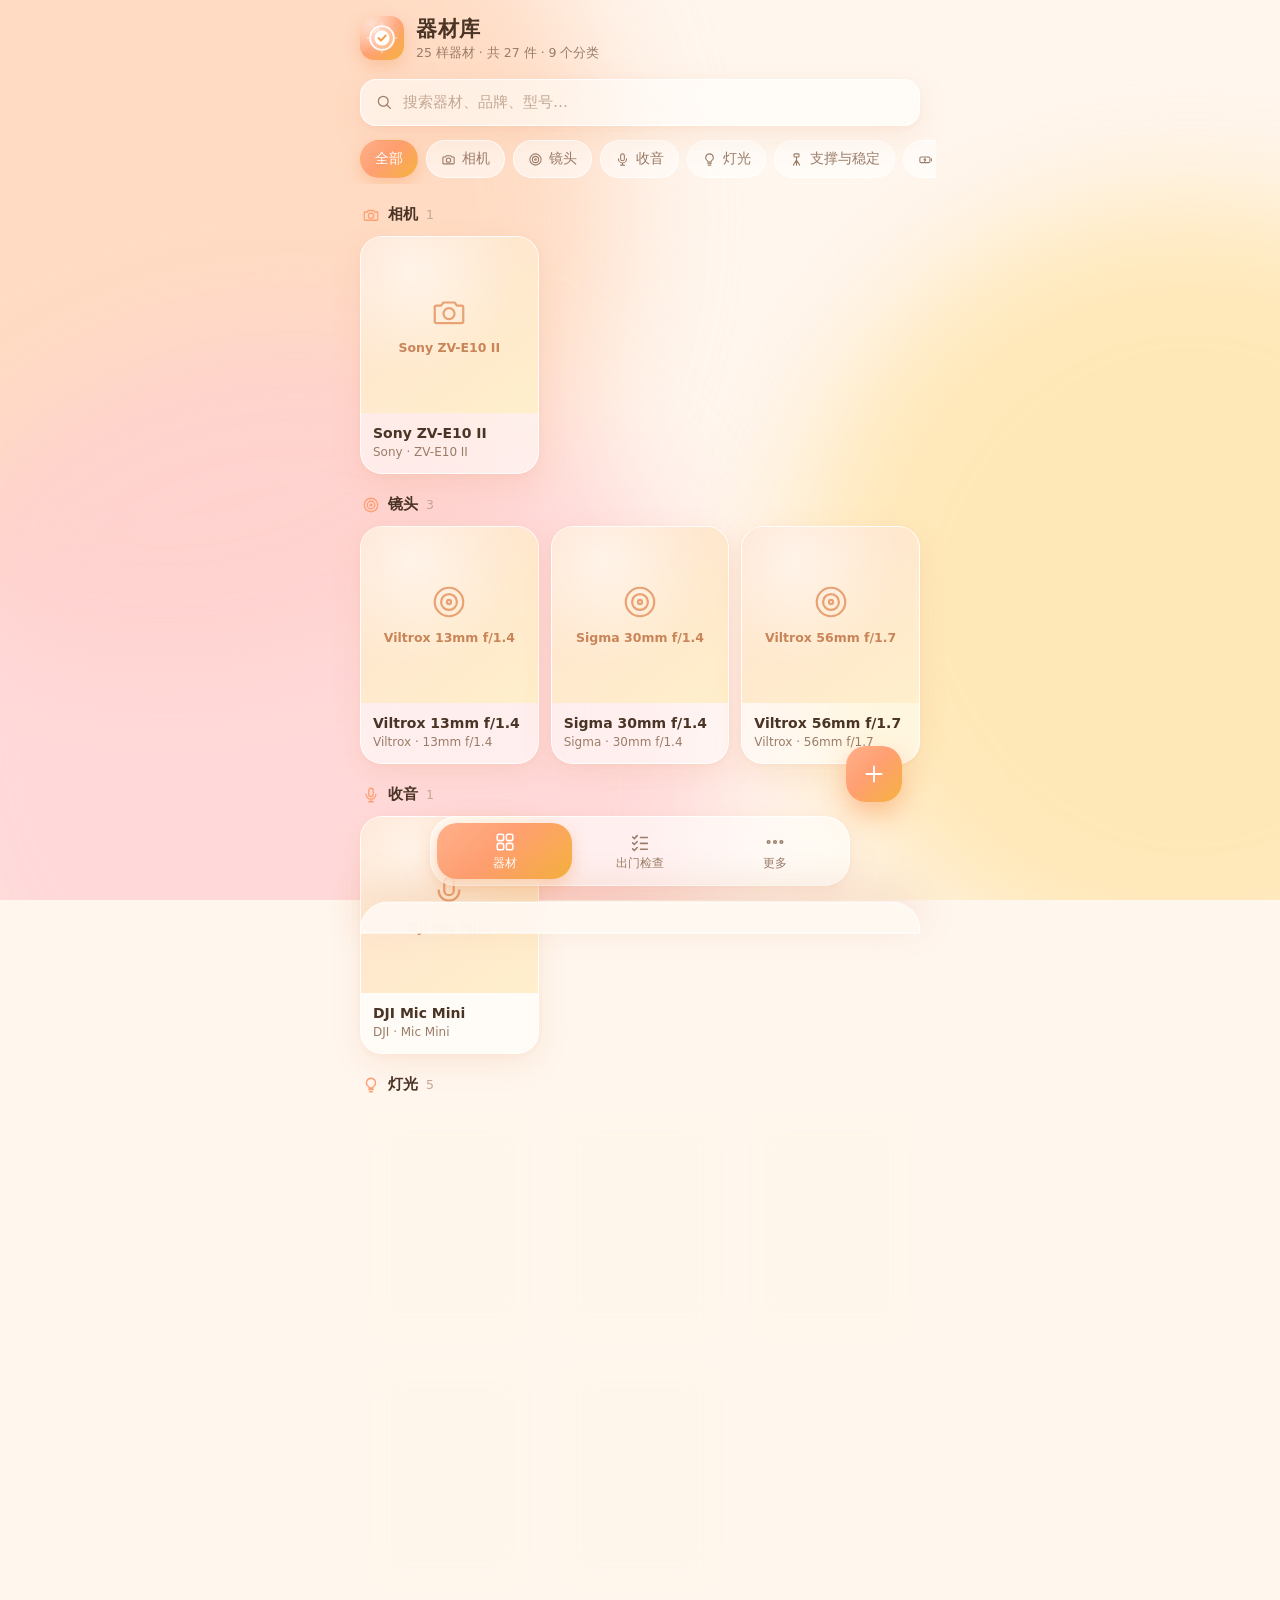
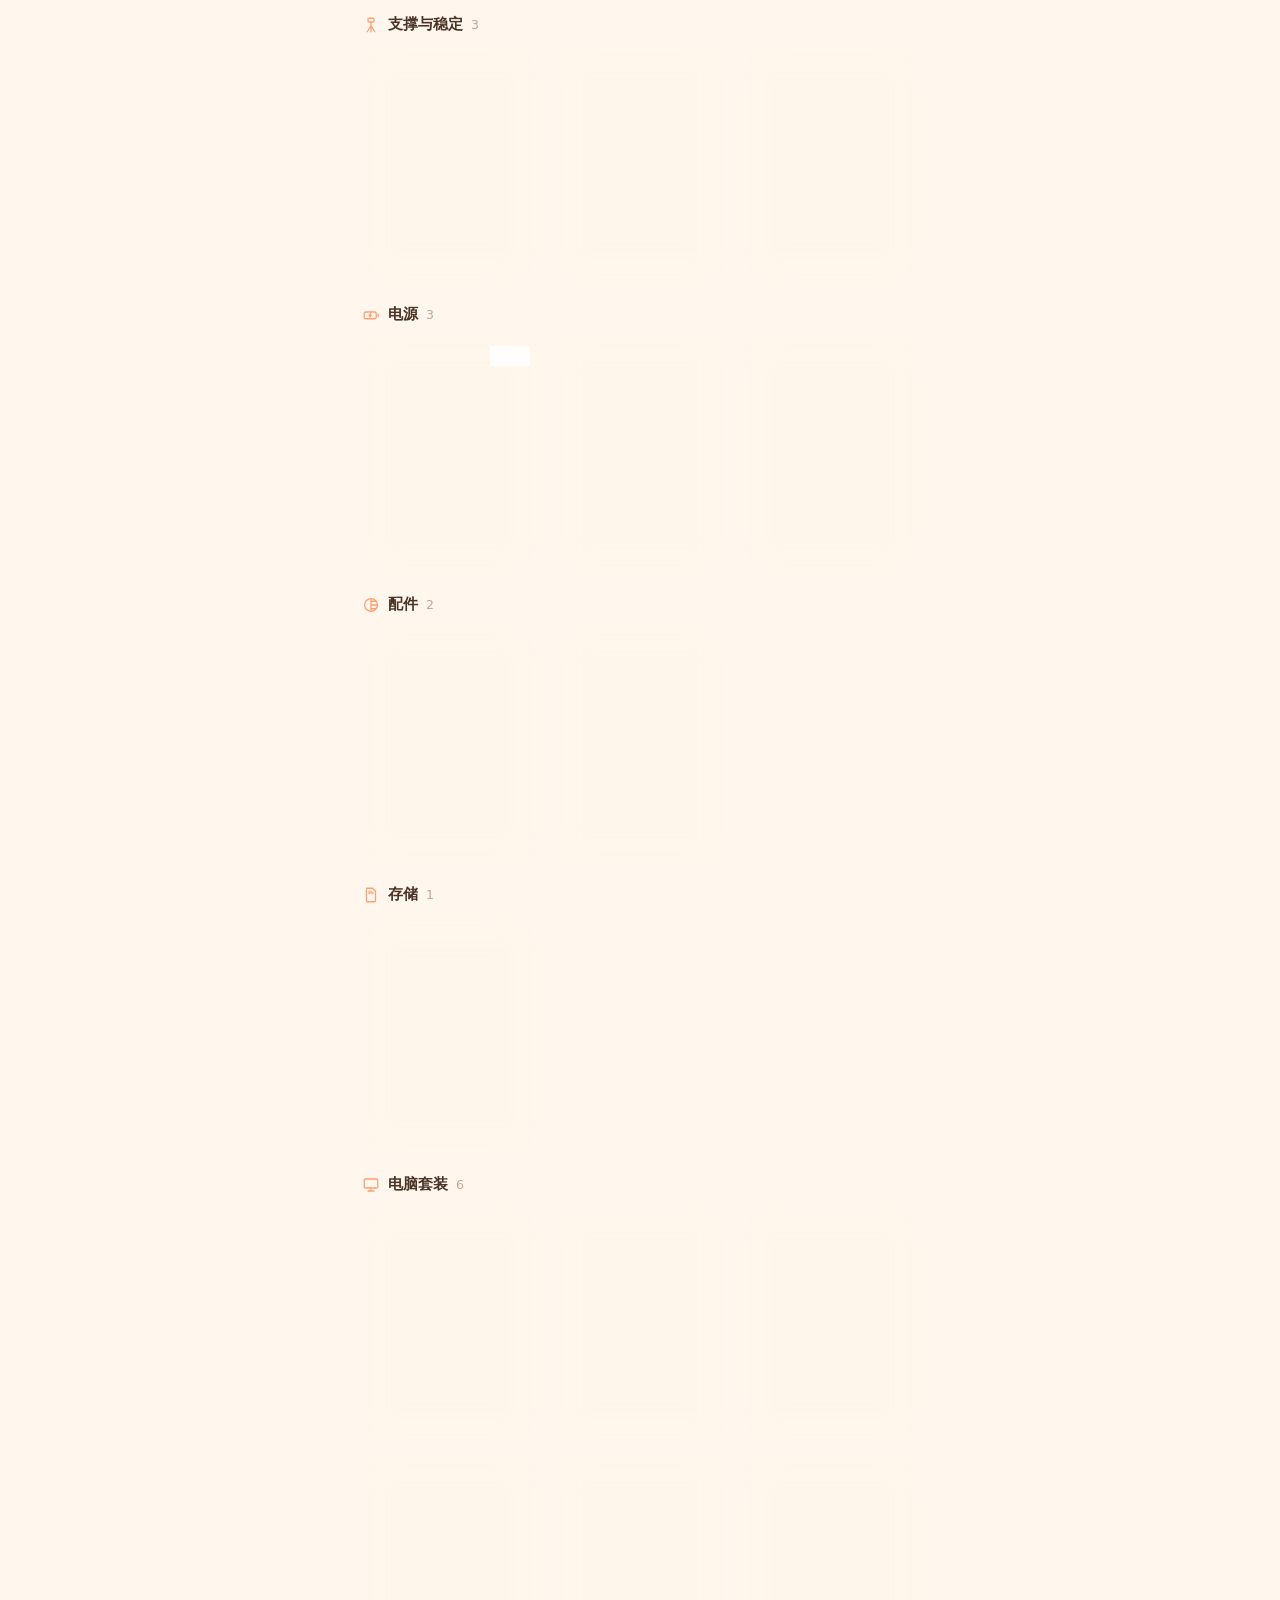
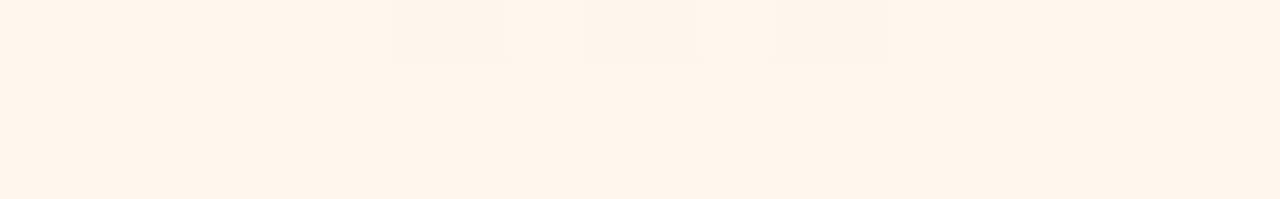
==== gear/index.html @ ca1169e8 "Add 器材库 gear library PWA (first version) Category browsing, item CRUD with photos, kits, pre-trip ch" ====
<!doctype html>
<html lang="zh-Hans">
<head>
<meta charset="utf-8">
<meta name="viewport" content="width=device-width, initial-scale=1, viewport-fit=cover">
<title>器材库</title>
<meta name="description" content="个人拍摄器材库：出门前看一遍，不漏带。">
<meta name="theme-color" content="#FFEEDF">
<link rel="manifest" href="manifest.webmanifest">
<link rel="icon" href="icons/icon.svg" type="image/svg+xml">
<link rel="apple-touch-icon" href="icons/icon-192.png">
<style>
:root{
  --bg:#FFF6EE; --ink:#4A3426; --ink2:#9B7C68; --ink3:#C4A894;
  --peach:#FF9F72; --amber:#F6B23E; --rose:#FFB9B0;
  --grad:linear-gradient(135deg,#FFB08A 0%,#FF9F72 45%,#F6B23E 100%);
  --glass:rgba(255,255,255,.58); --glass-b:rgba(255,255,255,.85);
  --shadow:0 10px 30px rgba(226,136,78,.13), 0 2px 6px rgba(226,136,78,.06);
  --r:22px; --ok:#5DBB8A;
  --sab:env(safe-area-inset-bottom,0px); --sat:env(safe-area-inset-top,0px);
}
*{box-sizing:border-box;-webkit-tap-highlight-color:transparent}
html,body{margin:0;min-height:100%}
body{
  background:var(--bg); color:var(--ink);
  font-family:system-ui,-apple-system,"Segoe UI",Roboto,"Noto Sans SC","PingFang SC","Microsoft YaHei",sans-serif;
  font-size:15px; line-height:1.45; overflow-x:hidden;
  padding:calc(var(--sat) + 14px) 16px calc(var(--sab) + 104px);
}
button,input,select,textarea{font:inherit;color:inherit}
button{border:0;background:none;padding:0;cursor:pointer}
svg.i{width:1em;height:1em;fill:none;stroke:currentColor;stroke-width:1.7;stroke-linecap:round;stroke-linejoin:round;flex:none}

/* 背景光晕 */
.aura{position:fixed;inset:0;z-index:-1;overflow:hidden;pointer-events:none}
.aura b{position:absolute;border-radius:50%;filter:blur(60px);opacity:.75;animation:float 18s ease-in-out infinite alternate}
.aura b:nth-child(1){width:70vw;height:70vw;left:-22vw;top:-18vw;background:#FFD2B5}
.aura b:nth-child(2){width:62vw;height:62vw;right:-24vw;top:22vh;background:#FFE3A6;animation-delay:-6s}
.aura b:nth-child(3){width:66vw;height:66vw;left:-10vw;bottom:-22vw;background:#FFCFD2;animation-delay:-11s}
@keyframes float{to{transform:translate3d(6vw,4vh,0) scale(1.12)}}

.wrap{max-width:560px;margin:0 auto}
header.top{display:flex;align-items:center;gap:12px;margin-bottom:16px}
header.top img{width:44px;height:44px;border-radius:14px;box-shadow:0 6px 16px rgba(240,140,70,.3)}
header.top h1{font-size:21px;margin:0;font-weight:700;letter-spacing:.5px}
header.top p{margin:0;font-size:12.5px;color:var(--ink2)}

.glass{background:var(--glass);border:1px solid var(--glass-b);border-radius:var(--r);
  -webkit-backdrop-filter:blur(18px) saturate(1.3);backdrop-filter:blur(18px) saturate(1.3);box-shadow:var(--shadow)}

/* 搜索与分类 chips */
.search{display:flex;align-items:center;gap:8px;padding:11px 14px;margin-bottom:12px;border-radius:16px}
.search svg{font-size:18px;color:var(--ink2)}
.search input{flex:1;min-width:0;border:0;outline:0;background:none}
.search input::placeholder{color:var(--ink3)}
.chips{display:flex;gap:8px;overflow-x:auto;margin:0 -16px 16px;padding:2px 16px 6px;scrollbar-width:none}
.chips::-webkit-scrollbar{display:none}
.chip{flex:none;display:inline-flex;align-items:center;gap:6px;padding:8px 14px;border-radius:999px;font-size:13.5px;
  background:rgba(255,255,255,.55);border:1px solid var(--glass-b);color:var(--ink2);transition:.25s}
.chip svg{font-size:15px}
.chip.on{background:var(--grad);color:#fff;border-color:transparent;box-shadow:0 6px 16px rgba(250,150,80,.35)}

.sec-h{display:flex;align-items:center;gap:8px;margin:20px 2px 10px;font-weight:650;font-size:15px}
.sec-h svg{font-size:18px;color:var(--peach)}
.sec-h small{color:var(--ink3);font-weight:500}
.sec-h .sp{flex:1}
.link{color:#E8853F;font-size:13px;font-weight:600;padding:4px 6px}

/* 器材卡片网格 */
.grid{display:grid;grid-template-columns:repeat(2,minmax(0,1fr));gap:12px}
@media(min-width:480px){.grid{grid-template-columns:repeat(3,minmax(0,1fr))}}
.card{position:relative;overflow:hidden;text-align:left;display:block;width:100%;
  animation:up .45s cubic-bezier(.2,.8,.2,1) both;transition:transform .2s}
.card:active{transform:scale(.97)}
@keyframes up{from{opacity:0;transform:translateY(12px)}}
.pic{position:relative;aspect-ratio:1/1;background:linear-gradient(145deg,#FFE9D9,#FFF3DC);overflow:hidden}
.pic img{position:absolute;inset:0;width:100%;height:100%;object-fit:cover;display:block}
.ph{position:absolute;inset:0;display:flex;flex-direction:column;align-items:center;justify-content:center;gap:8px;
  padding:10px;text-align:center;color:#E69A6A;font-size:12.5px;font-weight:600;
  background:radial-gradient(circle at 30% 20%,#fff8,transparent 55%),linear-gradient(145deg,#FFE3D0,#FFEFCB)}
.ph svg{font-size:38px;stroke-width:1.4;opacity:.9}
.ph span{display:-webkit-box;-webkit-line-clamp:2;-webkit-box-orient:vertical;overflow:hidden;color:#C98458}
.meta{padding:10px 12px 12px}
.meta b{display:block;font-size:14px;font-weight:650;white-space:nowrap;overflow:hidden;text-overflow:ellipsis}
.meta i{display:block;font-style:normal;font-size:12px;color:var(--ink2);white-space:nowrap;overflow:hidden;text-overflow:ellipsis;min-height:17px}
.badges{position:absolute;top:8px;left:8px;right:8px;display:flex;justify-content:space-between;pointer-events:none}
.badge{font-size:11.5px;font-weight:700;padding:3px 9px;border-radius:999px;background:rgba(255,255,255,.85);color:#D9773A;
  -webkit-backdrop-filter:blur(8px);backdrop-filter:blur(8px)}
.badge.kit{background:var(--grad);color:#fff}

.empty{padding:36px 20px;text-align:center;color:var(--ink2)}
.empty svg{font-size:40px;color:var(--ink3);margin-bottom:6px}

/* FAB 与底部导航 */
.fab{position:fixed;right:max(18px,calc(50vw - 262px));bottom:calc(var(--sab) + 98px);width:56px;height:56px;border-radius:20px;
  background:var(--grad);color:#fff;font-size:26px;display:grid;place-items:center;z-index:5;
  box-shadow:0 12px 26px rgba(248,140,70,.45);transition:transform .2s}
.fab:active{transform:scale(.9) rotate(90deg)}
nav.tabs{position:fixed;left:50%;transform:translateX(-50%);bottom:calc(var(--sab) + 14px);z-index:6;
  width:min(calc(100vw - 32px),420px);display:flex;padding:6px;border-radius:26px}
nav.tabs button{flex:1;display:flex;flex-direction:column;align-items:center;gap:2px;padding:8px 0 7px;border-radius:20px;
  font-size:11.5px;color:var(--ink2);transition:.25s}
nav.tabs svg{font-size:22px}
nav.tabs button.on{background:var(--grad);color:#fff;box-shadow:0 6px 16px rgba(250,150,80,.35)}

/* 出门检查 */
.hero{display:flex;align-items:center;gap:16px;padding:18px}
.ring{position:relative;width:92px;height:92px;flex:none}
.ring svg{width:100%;height:100%;transform:rotate(-90deg)}
.ring circle{fill:none;stroke-width:9;stroke-linecap:round}
.ring .tr{stroke:rgba(255,255,255,.8)}
.ring .pr{stroke:url(#rg);transition:stroke-dashoffset .5s cubic-bezier(.2,.8,.2,1)}
.ring div{position:absolute;inset:0;display:grid;place-items:center;font-weight:750;font-size:21px}
.hero h2{margin:0 0 2px;font-size:18px}
.hero p{margin:0;color:var(--ink2);font-size:13px}
.hero .nums{display:flex;gap:14px;margin-top:8px;font-size:12.5px;color:var(--ink2)}
.hero .nums b{font-size:17px;color:var(--ink);margin-right:3px}
.hero.done h2{color:#3E9E6C}
.btn{display:inline-flex;align-items:center;justify-content:center;gap:6px;padding:11px 16px;border-radius:14px;font-weight:650;font-size:14px;
  background:rgba(255,255,255,.7);border:1px solid var(--glass-b);color:var(--ink);transition:transform .15s}
.btn:active{transform:scale(.96)}
.btn.pri{background:var(--grad);color:#fff;border-color:transparent;box-shadow:0 8px 18px rgba(250,150,80,.35)}
.btn.danger{color:#D8574B}
.btn.sm{padding:7px 12px;font-size:13px;border-radius:12px}
.btn.block{width:100%}
.rows{overflow:hidden}
.row{display:flex;align-items:center;gap:12px;width:100%;padding:10px 12px;text-align:left;transition:background .2s}
.row+.row{border-top:1px solid rgba(240,190,160,.28)}
.row .th{width:46px;height:46px;border-radius:13px;overflow:hidden;flex:none;position:relative;background:linear-gradient(145deg,#FFE3D0,#FFEFCB);
  display:grid;place-items:center;color:#E69A6A;font-size:22px}
.row .th img{position:absolute;inset:0;width:100%;height:100%;object-fit:cover}
.row .tx{flex:1;min-width:0}
.row .tx b{display:block;font-weight:600;font-size:14.5px;white-space:nowrap;overflow:hidden;text-overflow:ellipsis;transition:.25s}
.row .tx i{display:block;font-style:normal;font-size:12px;color:var(--ink2);white-space:nowrap;overflow:hidden;text-overflow:ellipsis}
.tick{width:28px;height:28px;border-radius:50%;border:2px solid #F1C5A8;flex:none;display:grid;place-items:center;color:#fff;font-size:16px;transition:.25s}
.tick svg{stroke-width:3;transform:scale(0);transition:transform .3s cubic-bezier(.3,1.6,.5,1)}
.row.ck .tick{background:var(--grad);border-color:transparent;box-shadow:0 4px 10px rgba(250,150,80,.4)}
.row.ck .tick svg{transform:scale(1)}
.row.ck .tx b{color:var(--ink3);text-decoration:line-through}
.row.ck .th{opacity:.55}

/* 更多页 */
.icon-btn{width:34px;height:34px;border-radius:11px;display:grid;place-items:center;font-size:17px;color:var(--ink2);background:rgba(255,255,255,.65);flex:none}
.icon-btn:disabled{opacity:.3}
.tip{font-size:12.5px;color:var(--ink2);margin:8px 4px 0}
.pad{padding:14px}
.btns{display:flex;gap:10px;flex-wrap:wrap}
.btns .btn{flex:1}

/* 底部弹层 */
.mask{position:fixed;inset:0;z-index:20;background:rgba(90,55,30,.28);opacity:0;pointer-events:none;transition:opacity .3s;
  -webkit-backdrop-filter:blur(3px);backdrop-filter:blur(3px)}
.sheet{position:fixed;left:0;right:0;bottom:0;z-index:21;max-height:92dvh;overflow-y:auto;overscroll-behavior:contain;
  max-width:560px;margin:0 auto;padding:10px 18px calc(var(--sab) + 20px);
  background:rgba(255,248,241,.94);border-radius:28px 28px 0 0;border:1px solid #fff;
  -webkit-backdrop-filter:blur(24px);backdrop-filter:blur(24px);box-shadow:0 -12px 40px rgba(200,110,50,.18);
  transform:translateY(105%);transition:transform .38s cubic-bezier(.2,.85,.2,1)}
body.sheet-on .mask{opacity:1;pointer-events:auto}
body.sheet-on .sheet{transform:none}
.grab{width:40px;height:4px;border-radius:2px;background:#EBCDB8;margin:0 auto 12px}
.sheet h3{margin:0 0 14px;font-size:18px;display:flex;align-items:center}
.sheet h3 span{flex:1}
.f{display:block;margin-bottom:12px}
[hidden]{display:none!important}
.f>span,.flabel{display:block;font-size:12.5px;color:var(--ink2);margin:0 0 5px 3px}
.in{width:100%;padding:12px 14px;border-radius:14px;border:1px solid #F3DCCB;background:rgba(255,255,255,.8);outline:0;transition:.2s}
.in:focus{border-color:var(--peach);box-shadow:0 0 0 4px rgba(255,159,114,.18)}
textarea.in{resize:vertical;min-height:70px}
.two{display:grid;grid-template-columns:1fr 1fr;gap:10px}
.imgbox{display:flex;gap:12px;align-items:stretch;margin-bottom:12px}
.imgbox .pic{width:108px;border-radius:18px;flex:none}
.imgbox .col{flex:1;display:flex;flex-direction:column;gap:8px;min-width:0}
.step{display:flex;align-items:center;border-radius:14px;border:1px solid #F3DCCB;background:rgba(255,255,255,.8);overflow:hidden}
.step button{width:44px;height:46px;font-size:20px;color:#E8853F}
.step input{flex:1;min-width:0;border:0;outline:0;background:none;text-align:center;-moz-appearance:textfield}
.step input::-webkit-inner-spin-button{display:none}
.sw{display:flex;align-items:center;gap:10px;padding:12px 14px;border-radius:14px;border:1px solid #F3DCCB;background:rgba(255,255,255,.8);margin-bottom:12px}
.sw div{flex:1}.sw div small{display:block;color:var(--ink2);font-size:12px}
.sw input{appearance:none;-webkit-appearance:none;width:46px;height:28px;border-radius:14px;background:#EBD6C8;position:relative;transition:.25s;flex:none;margin:0}
.sw input::after{content:"";position:absolute;top:3px;left:3px;width:22px;height:22px;border-radius:50%;background:#fff;transition:.25s;box-shadow:0 2px 5px rgba(0,0,0,.15)}
.sw input:checked{background:var(--peach)}
.sw input:checked::after{left:21px}
.icons{display:grid;grid-template-columns:repeat(7,1fr);gap:8px;margin-bottom:14px}
.icons button{aspect-ratio:1;border-radius:13px;background:rgba(255,255,255,.75);border:1px solid #F3DCCB;display:grid;place-items:center;font-size:20px;color:var(--ink2)}
.icons button.on{background:var(--grad);color:#fff;border-color:transparent}
.toast{position:fixed;left:50%;bottom:calc(var(--sab) + 170px);transform:translate(-50%,20px);z-index:40;padding:10px 18px;border-radius:999px;
  background:rgba(74,52,38,.9);color:#fff;font-size:13.5px;opacity:0;pointer-events:none;transition:.3s;white-space:nowrap}
.toast.on{opacity:1;transform:translate(-50%,0)}
@media (prefers-reduced-motion:reduce){*{animation:none!important;transition:none!important}}
</style>
</head>
<body>
<div class="aura"><b></b><b></b><b></b></div>
<svg width="0" height="0" style="position:absolute"><defs><linearGradient id="rg" x1="0" y1="0" x2="1" y2="1"><stop offset="0" stop-color="#FFA57C"/><stop offset="1" stop-color="#F6B23E"/></linearGradient></defs></svg>

<div class="wrap">
  <header class="top">
    <img src="icons/icon.svg" alt="">
    <div><h1>器材库</h1><p id="sub"></p></div>
  </header>
  <main id="view"></main>
</div>

<button class="fab" id="fab" data-act="item-new" aria-label="新增器材"><svg class="i" viewBox="0 0 24 24"><path d="M12 5v14M5 12h14"/></svg></button>
<nav class="tabs glass" id="tabs"></nav>
<div class="mask" data-act="close"></div>
<div class="sheet" id="sheet" role="dialog" aria-modal="true"></div>
<div class="toast" id="toast"></div>
<input type="file" id="fileCam" accept="image/*" capture="environment" hidden>
<input type="file" id="filePick" accept="image/*" hidden>
<input type="file" id="fileImport" accept="application/json,.json" hidden>

<script>
'use strict';
/* ---------- 图标 ---------- */
const IC = {
  camera:'<path d="M4 8h3l1.5-2h7L17 8h3a1 1 0 0 1 1 1v9a1 1 0 0 1-1 1H4a1 1 0 0 1-1-1V9a1 1 0 0 1 1-1z"/><circle cx="12" cy="13" r="3.5"/>',
  lens:'<circle cx="12" cy="12" r="9"/><circle cx="12" cy="12" r="5"/><circle cx="12" cy="12" r="1.3"/>',
  mic:'<rect x="9" y="3" width="6" height="11" rx="3"/><path d="M5.5 11a6.5 6.5 0 0 0 13 0M12 17.5V21M9 21h6"/>',
  light:'<path d="M9 18h6M10 21h4M12 3a6 6 0 0 0-3.5 10.9c.6.5 1 1.2 1 2.1h5c0-.9.4-1.6 1-2.1A6 6 0 0 0 12 3z"/>',
  tripod:'<rect x="8" y="3" width="8" height="5" rx="1.2"/><path d="M12 8v13M12 13l-5 8M12 13l5 8"/>',
  battery:'<rect x="3" y="8" width="16" height="9" rx="2"/><path d="M21.5 11v3M11.5 10l-2 2.5h3l-2 2.5"/>',
  filter:'<circle cx="12" cy="12" r="8.5"/><path d="M12 3.5v17M12 7l6 0M12 12h8.5M12 17h6"/>',
  card:'<path d="M7 3h7l4 4v13a1 1 0 0 1-1 1H7a1 1 0 0 1-1-1V4a1 1 0 0 1 1-1z"/><path d="M9.5 7v3M12 7v3M14.5 8.5V10"/>',
  computer:'<rect x="3" y="4" width="18" height="12" rx="1.5"/><path d="M8 20h8M12 16v4"/>',
  bag:'<path d="M5 8h14l1 12H4L5 8z"/><path d="M9 8V6a3 3 0 0 1 6 0v2"/>',
  drone:'<circle cx="6" cy="7" r="2.5"/><circle cx="18" cy="7" r="2.5"/><path d="M6 7l4 5h4l4-5M10 12v3.5h4V12"/>',
  box:'<path d="M3 8l9-5 9 5v8l-9 5-9-5V8z"/><path d="M3 8l9 5 9-5M12 13v8"/>',
  star:'<path d="M12 3l2.7 5.6 6.1.8-4.5 4.2 1.2 6-5.5-3-5.5 3 1.2-6L3.2 9.4l6.1-.8z"/>',
  cable:'<path d="M7 3v5M11 3v5M5 8h8v3a4 4 0 0 1-8 0V8zM9 15v2a4 4 0 0 0 8 0v-6a3 3 0 0 1 3-3"/>',
  // 界面用
  grid:'<rect x="3.5" y="3.5" width="7" height="7" rx="2"/><rect x="13.5" y="3.5" width="7" height="7" rx="2"/><rect x="3.5" y="13.5" width="7" height="7" rx="2"/><rect x="13.5" y="13.5" width="7" height="7" rx="2"/>',
  check:'<path d="M5 12.5l4.5 4.5L19 7.5"/>',
  checklist:'<path d="M4 6.5l1.8 1.8L9 5M4 13l1.8 1.8L9 11.5M4 19.5l1.8 1.8L9 18M12.5 7H20M12.5 13.5H20M12.5 20H20"/>',
  more:'<circle cx="5" cy="12" r="1.4"/><circle cx="12" cy="12" r="1.4"/><circle cx="19" cy="12" r="1.4"/>',
  search:'<circle cx="11" cy="11" r="6.5"/><path d="M16 16l4.5 4.5"/>',
  up:'<path d="M6 14l6-6 6 6"/>', down:'<path d="M6 10l6 6 6-6"/>',
  edit:'<path d="M4 20h4L19 9l-4-4L4 16v4zM13.5 6.5l4 4"/>',
  x:'<path d="M6 6l12 12M18 6L6 18"/>', plus:'<path d="M12 5v14M5 12h14"/>',
  reset:'<path d="M4 12a8 8 0 1 0 2.6-5.9M4 4v4.5h4.5"/>',
  photo:'<rect x="3" y="5" width="18" height="14" rx="2"/><circle cx="9" cy="10" r="1.6"/><path d="M4 17l5-4 4 3 3-2.5 4 3.5"/>',
};
const CAT_ICONS = ['camera','lens','mic','light','tripod','battery','filter','card','computer','bag','drone','cable','box','star'];
const ic = n => `<svg class="i" viewBox="0 0 24 24">${IC[n] || IC.box}</svg>`;
const esc = s => String(s ?? '').replace(/[&<>"']/g, c => ({'&':'&amp;','<':'&lt;','>':'&gt;','"':'&quot;',"'":'&#39;'}[c]));
const uid = () => Math.random().toString(36).slice(2, 10);
const $ = s => document.querySelector(s);

/* ---------- 初始数据 ---------- */
function seed() {
  const cats = [['c1','相机','camera'],['c2','镜头','lens'],['c3','收音','mic'],['c4','灯光','light'],['c5','支撑与稳定','tripod'],
    ['c6','电源','battery'],['c7','配件','filter'],['c8','存储','card'],['c9','电脑套装','computer']].map(([id,name,icon]) => ({id,name,icon}));
  const I = (id, cat, name, brand = '', model = '', x = {}) => ({id, cat, name, brand, model, qty: 1, note: '', kit: false, kitNote: '', img: '', ...x});
  const items = [
    I('cam','c1','Sony ZV-E10 II','Sony','ZV-E10 II'),
    I('l13','c2','Viltrox 13mm f/1.4','Viltrox','13mm f/1.4'),
    I('l30','c2','Sigma 30mm f/1.4','Sigma','30mm f/1.4'),
    I('l56','c2','Viltrox 56mm f/1.7','Viltrox','56mm f/1.7'),
    I('mic','c3','DJI Mic Mini','DJI','Mic Mini'),
    I('u120','c4','Ulanzi 120W 补光灯','Ulanzi','120W'),
    I('u100','c4','Ulanzi 100W 补光灯','Ulanzi','100W'),
    I('am25','c4','Amaran 25W 便携灯','Amaran','25W'),
    I('sbox','c4','柔光箱'),
    I('lstd','c4','灯架'),
    I('tcf','c5','Ulanzi 碳纤维三脚架','Ulanzi','碳纤维'),
    I('tnm','c5','Ulanzi 普通三脚架','Ulanzi'),
    I('gim','c5','智云稳定器','智云 Zhiyun'),
    I('bat','c6','相机电池','', '', {qty: 3}),
    I('chg','c6','相机电池充电器'),
    I('pb','c6','Ugreen 100W 充电宝','Ugreen','100W', {note: '可给灯光等设备充电'}),
    I('nd','c7','ND 滤镜'),
    I('fan','c7','相机散热风扇'),
    I('cr','c8','Ugreen 读卡器','Ugreen','', {kit: true, kitNote: '内含约 6 张存储卡'}),
    I('mac','c9','Mac Mini M6','Apple','Mac Mini M6'),
    I('tpad','c9','触控板'),
    I('kb','c9','键盘'),
    I('t9','c9','Samsung T9 1TB 硬盘','Samsung','T9 1TB'),
    I('t7','c9','Samsung T7 1TB 硬盘','Samsung','T7 1TB'),
    I('mon','c9','Arzopa 便携显示屏','Arzopa'),
  ];
  const templates = [
    {id:'t1', name:'访谈', items:['cam','l30','l56','mic','u120','sbox','lstd','tcf','bat','chg','pb','cr']},
    {id:'t2', name:'产品拍摄', items:['cam','l30','l56','u120','u100','am25','sbox','lstd','tnm','bat','chg','pb','fan','cr']},
    {id:'t3', name:'旅行', items:['cam','l13','l30','mic','am25','tcf','gim','bat','chg','pb','nd','cr','t7']},
  ];
  return {v: 1, cats, items, templates, trip: {tpl: null, checked: {}}};
}

/* ---------- 存储：状态放 localStorage，图片放 IndexedDB ---------- */
const KEY = 'gearkit.v1';
let S;
try { S = JSON.parse(localStorage.getItem(KEY)); } catch (e) {}
if (!S || !Array.isArray(S.items)) S = seed();
const save = () => { try { localStorage.setItem(KEY, JSON.stringify(S)); } catch (e) { toast('保存失败：存储空间不足'); } };

const imgs = {};           // itemId -> dataURL（本机照片）
let dbp;
function db() {
  return dbp ||= new Promise((res, rej) => {
    const r = indexedDB.open('gearkit', 1);
    r.onupgradeneeded = () => r.result.createObjectStore('img');
    r.onsuccess = () => res(r.result); r.onerror = () => rej(r.error);
  });
}
async function idb(mode, fn) {
  const d = await db();
  return new Promise((res, rej) => {
    const tx = d.transaction('img', mode); const out = fn(tx.objectStore('img'));
    tx.oncomplete = () => res(out && out.result); tx.onerror = () => rej(tx.error);
  });
}
async function loadImgs() {
  try {
    const d = await db();
    await new Promise(res => {
      const c = d.transaction('img').objectStore('img').openCursor();
      c.onsuccess = () => { const k = c.result; if (k) { imgs[k.key] = k.value; k.continue(); } else res(); };
      c.onerror = res;
    });
  } catch (e) {}
}
const imgPut = (id, data) => { imgs[id] = data; return idb('readwrite', s => s.put(data, id)).catch(() => toast('图片保存失败')); };
const imgDel = id => { delete imgs[id]; return idb('readwrite', s => s.delete(id)).catch(() => {}); };
const imgSrc = it => it.img === 'local' ? imgs[it.id] : it.img;

/* ---------- 通用 ---------- */
let tab = 'lib', filterCat = 'all', q = '';
const cat = id => S.cats.find(c => c.id === id);
const item = id => S.items.find(i => i.id === id);
let toastT;
function toast(m) { const t = $('#toast'); t.textContent = m; t.classList.add('on'); clearTimeout(toastT); toastT = setTimeout(() => t.classList.remove('on'), 2200); }

function picHTML(it, cls = 'pic') {
  const c = cat(it.cat), src = imgSrc(it);
  return `<div class="${cls}"><div class="ph">${ic(c && c.icon)}<span>${esc(it.name)}</span></div>${
    src ? `<img src="${esc(src)}" alt="" referrerpolicy="no-referrer" onerror="this.remove()">` : ''}</div>`;
}
function thumbHTML(it) {
  const c = cat(it.cat), src = imgSrc(it);
  return `<div class="th">${ic(c && c.icon)}${src ? `<img src="${esc(src)}" alt="" referrerpolicy="no-referrer" onerror="this.remove()">` : ''}</div>`;
}
const subline = it => [it.brand, it.model].filter(Boolean).join(' · ');

/* ---------- 渲染 ---------- */
function render() {
  $('#tabs').innerHTML = [['lib','器材','grid'],['trip','出门检查','checklist'],['more','更多','more']]
    .map(([k, n, i]) => `<button class="${tab === k ? 'on' : ''}" data-act="tab" data-id="${k}">${ic(i)}${n}</button>`).join('');
  $('#fab').style.display = tab === 'lib' ? '' : 'none';
  const units = S.items.reduce((a, i) => a + (+i.qty || 1), 0);
  $('#sub').textContent = `${S.items.length} 样器材 · 共 ${units} 件 · ${S.cats.length} 个分类`;
  $('#view').innerHTML = tab === 'lib' ? libHTML() : tab === 'trip' ? tripHTML() : moreHTML();
  if (tab === 'lib') { const s = $('#q'); s.value = q; }
}

function libBody() {
  const kw = q.trim().toLowerCase();
  let n = 0;
  const html = S.cats.filter(c => filterCat === 'all' || c.id === filterCat).map(c => {
    const list = S.items.filter(i => i.cat === c.id && (!kw || [i.name, i.brand, i.model, i.note, i.kitNote].join(' ').toLowerCase().includes(kw)));
    if (!list.length && (kw || filterCat === 'all')) return '';
    return `<div class="sec-h">${ic(c.icon)}${esc(c.name)} <small>${list.length}</small></div>` + (list.length ? `<div class="grid">${
      list.map(it => `<button class="card glass" style="animation-delay:${Math.min(n++, 12) * 35}ms" data-act="item-edit" data-id="${it.id}">
        ${picHTML(it)}
        <div class="badges"><span>${it.kit ? '<span class="badge kit">套件</span>' : ''}</span><span>${it.qty > 1 ? `<span class="badge">× ${it.qty}</span>` : ''}</span></div>
        <div class="meta"><b>${esc(it.name)}</b><i>${esc(it.kit && it.kitNote ? it.kitNote : subline(it) || it.note)}</i></div>
      </button>`).join('')}</div>` : `<div class="empty glass">这个分类还没有器材，点右下角 + 添加</div>`);
  }).join('');
  return html || `<div class="empty glass">${ic('search')}<div>${kw ? '没有找到匹配的器材' : '还没有器材，点右下角 + 添加'}</div></div>`;
}
function libHTML() {
  return `<div class="search glass">${ic('search')}<input id="q" type="search" placeholder="搜索器材、品牌、型号…" autocomplete="off"></div>
  <div class="chips"><button class="chip ${filterCat === 'all' ? 'on' : ''}" data-act="filter" data-id="all">全部</button>${
    S.cats.map(c => `<button class="chip ${filterCat === c.id ? 'on' : ''}" data-act="filter" data-id="${c.id}">${ic(c.icon)}${esc(c.name)}</button>`).join('')}</div>
  <div id="libBody">${libBody()}</div>`;
}

const tripItems = () => {
  const t = S.templates.find(t => t.id === S.trip.tpl);
  return t ? S.items.filter(i => t.items.includes(i.id)) : S.items;
};
function heroHTML() {
  const list = tripItems(), total = list.length, done = list.filter(i => S.trip.checked[i.id]).length;
  const C = 2 * Math.PI * 38, pct = total ? done / total : 0, all = total > 0 && done === total;
  return `<div class="ring"><svg viewBox="0 0 92 92"><circle class="tr" cx="46" cy="46" r="38"/><circle class="pr" cx="46" cy="46" r="38" stroke-dasharray="${C}" stroke-dashoffset="${C * (1 - pct)}"/></svg><div>${Math.round(pct * 100)}%</div></div>
  <div style="flex:1;min-width:0"><h2>${all ? '全部带齐，出发吧 ✨' : total ? `还差 ${total - done} 样` : '清单是空的'}</h2>
    <p>${all ? '路上顺利，拍摄愉快。' : '逐项打勾，确认都装进包里。'}</p>
    <div class="nums"><span><b>${done}</b>已带</span><span><b>${total - done}</b>未带</span><span><b>${total}</b>共</span></div></div>
  <button class="btn sm" data-act="trip-reset">${ic('reset')}重置</button>`;
}
function tripHTML() {
  const list = tripItems();
  const groups = S.cats.map(c => {
    const l = list.filter(i => i.cat === c.id);
    if (!l.length) return '';
    const allCk = l.every(i => S.trip.checked[i.id]);
    return `<div class="sec-h">${ic(c.icon)}${esc(c.name)} <small>${l.length}</small><span class="sp"></span>
      <button class="link" data-act="trip-cat" data-id="${c.id}">${allCk ? '取消全选' : '全选'}</button></div>
    <div class="rows glass">${l.map(it => `<button class="row ${S.trip.checked[it.id] ? 'ck' : ''}" data-act="trip-toggle" data-id="${it.id}" aria-pressed="${!!S.trip.checked[it.id]}">
      ${thumbHTML(it)}
      <div class="tx"><b>${esc(it.name)}${it.qty > 1 ? ` × ${it.qty}` : ''}</b><i>${esc(it.kit ? `套件${it.kitNote ? ' · ' + it.kitNote : ''} · 带一个就等于带全部` : it.note || subline(it))}</i></div>
      <span class="tick">${ic('check')}</span></button>`).join('')}</div>`;
  }).join('');
  return `<div class="hero glass" id="hero">${heroHTML()}</div>
  <div class="sec-h" style="margin-top:16px">今天拍什么？</div>
  <div class="chips"><button class="chip ${!S.trip.tpl ? 'on' : ''}" data-act="trip-tpl" data-id="">全部器材</button>${
    S.templates.map(t => `<button class="chip ${S.trip.tpl === t.id ? 'on' : ''}" data-act="trip-tpl" data-id="${t.id}">${esc(t.name)} <small>${t.items.filter(item).length}</small></button>`).join('')}
    <button class="chip" data-act="tpl-new">${ic('plus')}新模板</button></div>
  ${groups || `<div class="empty glass">这个模板里还没有器材，到「更多 → 拍摄模板」里编辑。</div>`}`;
}
function refreshHero() {
  const h = $('#hero'); if (!h) return;
  const list = tripItems(), all = list.length > 0 && list.every(i => S.trip.checked[i.id]);
  const pr = h.querySelector('.pr');
  if (!pr) { h.innerHTML = heroHTML(); return; }
  // 只更新数字与进度，保留圆环以便过渡动画
  const tmp = document.createElement('div'); tmp.innerHTML = heroHTML();
  pr.setAttribute('stroke-dashoffset', tmp.querySelector('.pr').getAttribute('stroke-dashoffset'));
  h.querySelector('.ring div').textContent = tmp.querySelector('.ring div').textContent;
  h.children[1].innerHTML = tmp.children[1].innerHTML;
  h.classList.toggle('done', all);
}

function moreHTML() {
  return `<div class="sec-h">${ic('grid')}分类管理<span class="sp"></span><button class="link" data-act="cat-new">+ 新增分类</button></div>
  <div class="rows glass">${S.cats.map((c, i) => `<div class="row">
    <button class="th" data-act="cat-edit" data-id="${c.id}">${ic(c.icon)}</button>
    <button class="tx" data-act="cat-edit" data-id="${c.id}" style="text-align:left"><b>${esc(c.name)}</b><i>${S.items.filter(x => x.cat === c.id).length} 样器材 · 点按改名</i></button>
    <button class="icon-btn" data-act="cat-up" data-id="${c.id}" ${i ? '' : 'disabled'} aria-label="上移">${ic('up')}</button>
    <button class="icon-btn" data-act="cat-down" data-id="${c.id}" ${i < S.cats.length - 1 ? '' : 'disabled'} aria-label="下移">${ic('down')}</button>
  </div>`).join('')}</div>

  <div class="sec-h">${ic('checklist')}拍摄模板<span class="sp"></span><button class="link" data-act="tpl-new">+ 新增模板</button></div>
  <div class="rows glass">${S.templates.map(t => `<button class="row" data-act="tpl-edit" data-id="${t.id}">
    <div class="th">${ic('bag')}</div><div class="tx"><b>${esc(t.name)}</b><i>${t.items.filter(item).length} 样器材</i></div><span class="icon-btn">${ic('edit')}</span></button>`).join('')
    || '<div class="empty">还没有模板</div>'}</div>
  <p class="tip">在「出门检查」里选一个模板，清单就只列出这次要带的器材。</p>

  <div class="sec-h">${ic('card')}数据备份</div>
  <div class="glass pad"><div class="btns">
    <button class="btn pri" data-act="export">导出备份 (JSON)</button>
    <button class="btn" data-act="import">导入备份</button></div>
    <p class="tip">数据只存在这台手机里。换手机或清除浏览器数据前，请先导出备份；备份文件包含你拍的器材照片。</p></div>
  <p class="tip" style="text-align:center;margin-top:22px">器材库 · 第一版</p>`;
}

/* ---------- 弹层 ---------- */
let sheetOpen = false;
function openSheet(html) {
  $('#sheet').innerHTML = `<div class="grab"></div>` + html;
  $('#sheet').scrollTop = 0;
  if (!sheetOpen) { sheetOpen = true; document.body.classList.add('sheet-on'); history.pushState({sheet: 1}, ''); }
}
function hideSheet() { sheetOpen = false; document.body.classList.remove('sheet-on'); if (document.activeElement) document.activeElement.blur(); }
function closeSheet() { if (sheetOpen) history.back(); }   // popstate 里真正关闭
addEventListener('popstate', () => { if (sheetOpen) hideSheet(); });
const sheetHead = t => `<h3><span>${t}</span><button class="icon-btn" data-act="close" aria-label="关闭">${ic('x')}</button></h3>`;

/* 器材表单 */
let form;   // {id, isNew, img:{mode:'none'|'url'|'local', data}}
function itemSheet(id) {
  const it = id ? item(id) : null;
  const d = it || {cat: filterCat !== 'all' ? filterCat : (S.cats[0] || {}).id, name: '', brand: '', model: '', qty: 1, note: '', kit: false, kitNote: '', img: ''};
  form = {id: it ? it.id : uid(), isNew: !it, img: !d.img ? {mode: 'none'} : d.img === 'local' ? {mode: 'local', data: imgs[d.id]} : {mode: 'url', data: d.img}};
  openSheet(`${sheetHead(it ? '编辑器材' : '新增器材')}
  <div class="imgbox"><div id="fPic" style="display:contents"></div>
    <div class="col"><div class="two"><button class="btn sm" data-act="img-cam">${ic('camera')}拍照</button><button class="btn sm" data-act="img-pick">${ic('photo')}相册</button></div>
      <input class="in" id="fUrl" type="url" inputmode="url" placeholder="或贴上产品图链接 https://…" value="${form.img.mode === 'url' ? esc(form.img.data) : ''}">
      <button class="link" data-act="img-clear" style="align-self:flex-start">移除图片</button></div></div>
  <label class="f"><span>名称 *</span><input class="in" id="fName" value="${esc(d.name)}" placeholder="例如 Sony ZV-E10 II"></label>
  <label class="f"><span>分类</span><select class="in" id="fCat">${S.cats.map(c => `<option value="${c.id}" ${c.id === d.cat ? 'selected' : ''}>${esc(c.name)}</option>`).join('')}</select></label>
  <div class="two"><label class="f"><span>品牌</span><input class="in" id="fBrand" value="${esc(d.brand)}"></label>
    <label class="f"><span>型号</span><input class="in" id="fModel" value="${esc(d.model)}"></label></div>
  <div class="f"><span class="flabel">数量</span><div class="step"><button data-act="qty" data-id="-1" aria-label="减少">−</button><input id="fQty" type="number" inputmode="numeric" min="1" value="${d.qty || 1}"><button data-act="qty" data-id="1" aria-label="增加">+</button></div></div>
  <label class="sw"><div>这是一个套件<small>带一个就等于带全部，检查时只需勾一次</small></div><input type="checkbox" id="fKit" ${d.kit ? 'checked' : ''}></label>
  <label class="f" id="fKitWrap" ${d.kit ? '' : 'hidden'}><span>套件里有什么</span><input class="in" id="fKitNote" value="${esc(d.kitNote)}" placeholder="例如 内含约 6 张存储卡"></label>
  <label class="f"><span>备注</span><textarea class="in" id="fNote" placeholder="用途、注意事项…">${esc(d.note)}</textarea></label>
  <div class="btns">${it ? `<button class="btn danger" data-act="item-del" style="flex:0 0 auto">删除</button>` : ''}<button class="btn pri" data-act="item-save">保存</button></div>`);
  drawFormPic();
}
function drawFormPic() {
  const fake = {id: '_', cat: $('#fCat').value, name: $('#fName').value || '器材图片', img: form.img.mode === 'none' ? '' : form.img.data};
  $('#fPic').innerHTML = picHTML(fake);
}
function readPhoto(file) {
  return new Promise((res, rej) => {
    const url = URL.createObjectURL(file), im = new Image();
    im.onload = () => {
      const m = 800, k = Math.min(1, m / Math.max(im.width, im.height));
      const c = document.createElement('canvas'); c.width = Math.round(im.width * k); c.height = Math.round(im.height * k);
      const g = c.getContext('2d'); g.fillStyle = '#fff'; g.fillRect(0, 0, c.width, c.height); g.drawImage(im, 0, 0, c.width, c.height);
      URL.revokeObjectURL(url); res(c.toDataURL('image/jpeg', .82));
    };
    im.onerror = () => { URL.revokeObjectURL(url); rej(); };
    im.src = url;
  });
}
async function onPhoto(e) {
  const f = e.target.files[0]; e.target.value = '';
  if (!f || !form) return;
  try { form.img = {mode: 'local', data: await readPhoto(f)}; $('#fUrl').value = ''; drawFormPic(); }
  catch (err) { toast('这张图片读不了，换一张试试'); }
}
$('#fileCam').onchange = onPhoto; $('#filePick').onchange = onPhoto;

async function saveItem() {
  const name = $('#fName').value.trim();
  if (!name) { toast('请填写名称'); $('#fName').focus(); return; }
  let it = item(form.id);
  if (!it) { it = {id: form.id}; S.items.push(it); }
  Object.assign(it, {cat: $('#fCat').value, name, brand: $('#fBrand').value.trim(), model: $('#fModel').value.trim(),
    qty: Math.max(1, parseInt($('#fQty').value) || 1), note: $('#fNote').value.trim(), kit: $('#fKit').checked, kitNote: $('#fKitNote').value.trim()});
  if (form.img.mode === 'local') { it.img = 'local'; await imgPut(it.id, form.img.data); }
  else { it.img = form.img.mode === 'url' ? form.img.data : ''; await imgDel(it.id); }
  save(); closeSheet(); render(); toast('已保存');
}
function delItem() {
  const it = item(form.id); if (!it || !confirm(`删除「${it.name}」？`)) return;
  S.items = S.items.filter(i => i.id !== it.id);
  S.templates.forEach(t => t.items = t.items.filter(i => i !== it.id));
  delete S.trip.checked[it.id]; imgDel(it.id);
  save(); closeSheet(); render(); toast('已删除');
}

/* 分类表单 */
let cform;
function catSheet(id) {
  const c = id ? cat(id) : null;
  cform = {id: c ? c.id : null, icon: c ? c.icon : 'box'};
  openSheet(`${sheetHead(c ? '编辑分类' : '新增分类')}
  <label class="f"><span>分类名称</span><input class="in" id="cName" value="${esc(c ? c.name : '')}" placeholder="例如 无人机"></label>
  <span class="flabel">图标</span><div class="icons" id="cIcons">${CAT_ICONS.map(n => `<button class="${n === cform.icon ? 'on' : ''}" data-act="cat-icon" data-id="${n}">${ic(n)}</button>`).join('')}</div>
  <div class="btns">${c ? `<button class="btn danger" data-act="cat-del" style="flex:0 0 auto">删除</button>` : ''}<button class="btn pri" data-act="cat-save">保存</button></div>`);
}
function saveCat() {
  const name = $('#cName').value.trim();
  if (!name) { toast('请填写分类名称'); return; }
  const c = cform.id && cat(cform.id);
  if (c) Object.assign(c, {name, icon: cform.icon}); else S.cats.push({id: uid(), name, icon: cform.icon});
  save(); closeSheet(); render();
}
function delCat() {
  const c = cat(cform.id); if (!c) return;
  const n = S.items.filter(i => i.cat === c.id).length;
  if (n) { toast(`分类里还有 ${n} 样器材，请先移走或删除`); return; }
  if (!confirm(`删除分类「${c.name}」？`)) return;
  S.cats = S.cats.filter(x => x.id !== c.id); if (filterCat === c.id) filterCat = 'all';
  save(); closeSheet(); render();
}
function moveCat(id, d) {
  const i = S.cats.findIndex(c => c.id === id), j = i + d;
  if (j < 0 || j >= S.cats.length) return;
  [S.cats[i], S.cats[j]] = [S.cats[j], S.cats[i]]; save(); render();
}

/* 模板表单 */
let tform;
function tplSheet(id) {
  const t = id ? S.templates.find(t => t.id === id) : null;
  tform = {id: t ? t.id : null, sel: new Set(t ? t.items : [])};
  openSheet(`${sheetHead(t ? '编辑模板' : '新增模板')}
  <label class="f"><span>模板名称</span><input class="in" id="tName" value="${esc(t ? t.name : '')}" placeholder="例如 访谈、探店、婚礼"></label>
  <span class="flabel">这类拍摄要带的器材（已选 <b id="tCount">${tform.sel.size}</b> 样）</span>
  ${S.cats.map(c => { const l = S.items.filter(i => i.cat === c.id); return l.length ? `<div class="sec-h" style="margin-top:12px">${ic(c.icon)}${esc(c.name)}</div>
    <div class="rows glass">${l.map(it => `<button class="row ${tform.sel.has(it.id) ? 'ck' : ''}" data-act="tpl-toggle" data-id="${it.id}">${thumbHTML(it)}
      <div class="tx"><b style="text-decoration:none;color:inherit">${esc(it.name)}</b></div><span class="tick">${ic('check')}</span></button>`).join('')}</div>` : ''; }).join('')}
  <div class="btns" style="margin-top:16px">${t ? `<button class="btn danger" data-act="tpl-del" style="flex:0 0 auto">删除</button>` : ''}<button class="btn pri" data-act="tpl-save">保存</button></div>`);
}
function saveTpl() {
  const name = $('#tName').value.trim();
  if (!name) { toast('请填写模板名称'); return; }
  const t = tform.id && S.templates.find(t => t.id === tform.id);
  if (t) Object.assign(t, {name, items: [...tform.sel]}); else S.templates.push({id: uid(), name, items: [...tform.sel]});
  save(); closeSheet(); render();
}
function delTpl() {
  const t = S.templates.find(t => t.id === tform.id); if (!t || !confirm(`删除模板「${t.name}」？`)) return;
  S.templates = S.templates.filter(x => x !== t); if (S.trip.tpl === t.id) S.trip.tpl = null;
  save(); closeSheet(); render();
}

/* ---------- 备份 ---------- */
function exportData() {
  const data = {app: 'gearkit', exportedAt: new Date().toISOString(), ...S, images: imgs};
  const a = document.createElement('a');
  a.href = URL.createObjectURL(new Blob([JSON.stringify(data)], {type: 'application/json'}));
  a.download = `器材库备份-${new Date().toLocaleDateString('sv')}.json`;
  document.body.append(a); a.click(); a.remove(); setTimeout(() => URL.revokeObjectURL(a.href), 5000);
  toast('备份已导出');
}
$('#fileImport').onchange = async e => {
  const f = e.target.files[0]; e.target.value = ''; if (!f) return;
  try {
    const d = JSON.parse(await f.text());
    if (!Array.isArray(d.items) || !Array.isArray(d.cats)) throw 0;
    if (!confirm(`导入备份（${d.items.length} 样器材）？\n这会覆盖现在手机里的全部数据。`)) return;
    const str = v => typeof v === 'string' ? v : '';
    const cats = d.cats.filter(c => c && c.id && c.name).map(c => ({id: String(c.id), name: String(c.name), icon: IC[c.icon] ? c.icon : 'box'}));
    if (!cats.length) throw 0;
    const items = d.items.filter(i => i && i.id && i.name).map(i => ({id: String(i.id), cat: cats.some(c => c.id === i.cat) ? i.cat : cats[0].id,
      name: String(i.name), brand: str(i.brand), model: str(i.model), qty: Math.max(1, parseInt(i.qty) || 1), note: str(i.note), kit: !!i.kit, kitNote: str(i.kitNote), img: str(i.img)}));
    const ids = new Set(items.map(i => i.id));
    const images = d.images && typeof d.images === 'object' ? d.images : {};
    for (const k of Object.keys(imgs)) await imgDel(k);
    for (const it of items) {
      if (it.img !== 'local') continue;
      if (typeof images[it.id] === 'string' && images[it.id].startsWith('data:image/')) await imgPut(it.id, images[it.id]); else it.img = '';
    }
    S = {v: 1, cats, items,
      templates: (Array.isArray(d.templates) ? d.templates : []).filter(t => t && t.name).map(t => ({id: String(t.id || uid()), name: String(t.name), items: (t.items || []).filter(x => ids.has(x))})),
      trip: {tpl: null, checked: {}}};
    filterCat = 'all'; save(); render(); toast('导入完成');
  } catch (err) { toast('导入失败：不是有效的备份文件'); }
};

/* ---------- 事件 ---------- */
document.addEventListener('click', e => {
  const el = e.target.closest('[data-act]'); if (!el) return;
  const id = el.dataset.id, A = {
    tab() { tab = id; render(); scrollTo(0, 0); },
    filter() { filterCat = id; render(); },
    close: closeSheet,
    'item-new': () => itemSheet(), 'item-edit': () => itemSheet(id), 'item-save': saveItem, 'item-del': delItem,
    'img-cam': () => $('#fileCam').click(), 'img-pick': () => $('#filePick').click(),
    'img-clear'() { form.img = {mode: 'none'}; $('#fUrl').value = ''; drawFormPic(); },
    qty() { const q = $('#fQty'); q.value = Math.max(1, (parseInt(q.value) || 1) + +id); },
    'cat-new': () => catSheet(), 'cat-edit': () => catSheet(id), 'cat-save': saveCat, 'cat-del': delCat,
    'cat-up': () => moveCat(id, -1), 'cat-down': () => moveCat(id, 1),
    'cat-icon'() { cform.icon = id; $('#cIcons').querySelectorAll('button').forEach(b => b.classList.toggle('on', b === el)); },
    'tpl-new': () => tplSheet(), 'tpl-edit': () => tplSheet(id), 'tpl-save': saveTpl, 'tpl-del': delTpl,
    'tpl-toggle'() { tform.sel.has(id) ? tform.sel.delete(id) : tform.sel.add(id); el.classList.toggle('ck'); $('#tCount').textContent = tform.sel.size; },
    'trip-toggle'() {
      if (S.trip.checked[id]) delete S.trip.checked[id]; else S.trip.checked[id] = 1;
      el.classList.toggle('ck'); el.setAttribute('aria-pressed', !!S.trip.checked[id]);
      if (navigator.vibrate) navigator.vibrate(8);
      save(); refreshHero(); syncCatLinks();
    },
    'trip-cat'() {
      const l = tripItems().filter(i => i.cat === id), all = l.every(i => S.trip.checked[i.id]);
      l.forEach(i => all ? delete S.trip.checked[i.id] : S.trip.checked[i.id] = 1); save(); render();
    },
    'trip-tpl'() { S.trip.tpl = id || null; save(); render(); },
    'trip-reset'() { if (!Object.keys(S.trip.checked).length || confirm('清空所有打勾，重新检查？')) { S.trip.checked = {}; save(); render(); } },
    export: exportData, import: () => $('#fileImport').click(),
  };
  if (A[el.dataset.act]) A[el.dataset.act]();
});
function syncCatLinks() {
  document.querySelectorAll('[data-act="trip-cat"]').forEach(b => {
    const l = tripItems().filter(i => i.cat === b.dataset.id);
    b.textContent = l.every(i => S.trip.checked[i.id]) ? '取消全选' : '全选';
  });
}
document.addEventListener('input', e => {
  const t = e.target;
  if (t.id === 'q') { q = t.value; $('#libBody').innerHTML = libBody(); }
  else if (t.id === 'fUrl') { const v = t.value.trim(); form.img = /^https?:\/\//i.test(v) ? {mode: 'url', data: v} : {mode: 'none'}; drawFormPic(); }
  else if (t.id === 'fKit') $('#fKitWrap').hidden = !t.checked;
  else if (t.id === 'fName' || t.id === 'fCat') drawFormPic();
});

/* ---------- 启动 ---------- */
render();
loadImgs().then(() => { if (Object.keys(imgs).length) render(); });
if (navigator.storage && navigator.storage.persist) navigator.storage.persist().catch(() => {});
if ('serviceWorker' in navigator && location.protocol.startsWith('http')) navigator.serviceWorker.register('sw.js').catch(() => {});
</script>
</body>
</html>
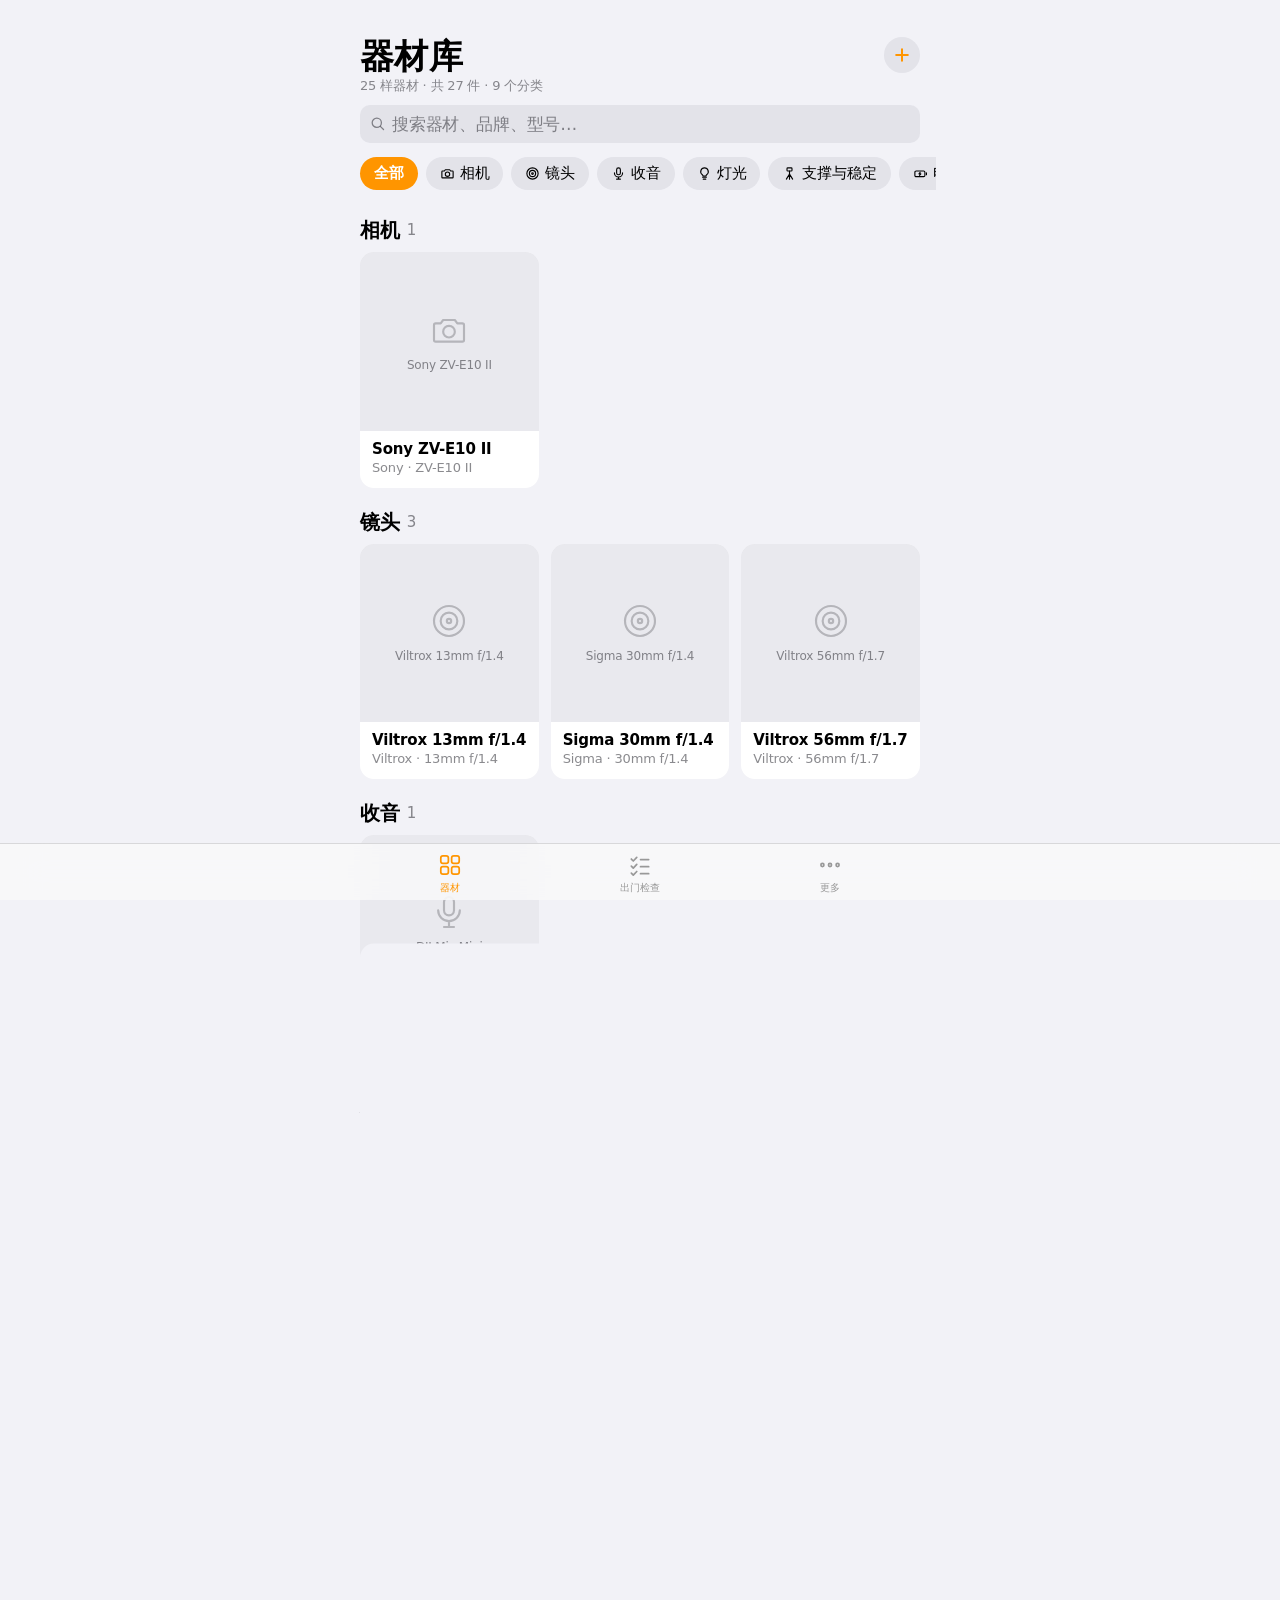
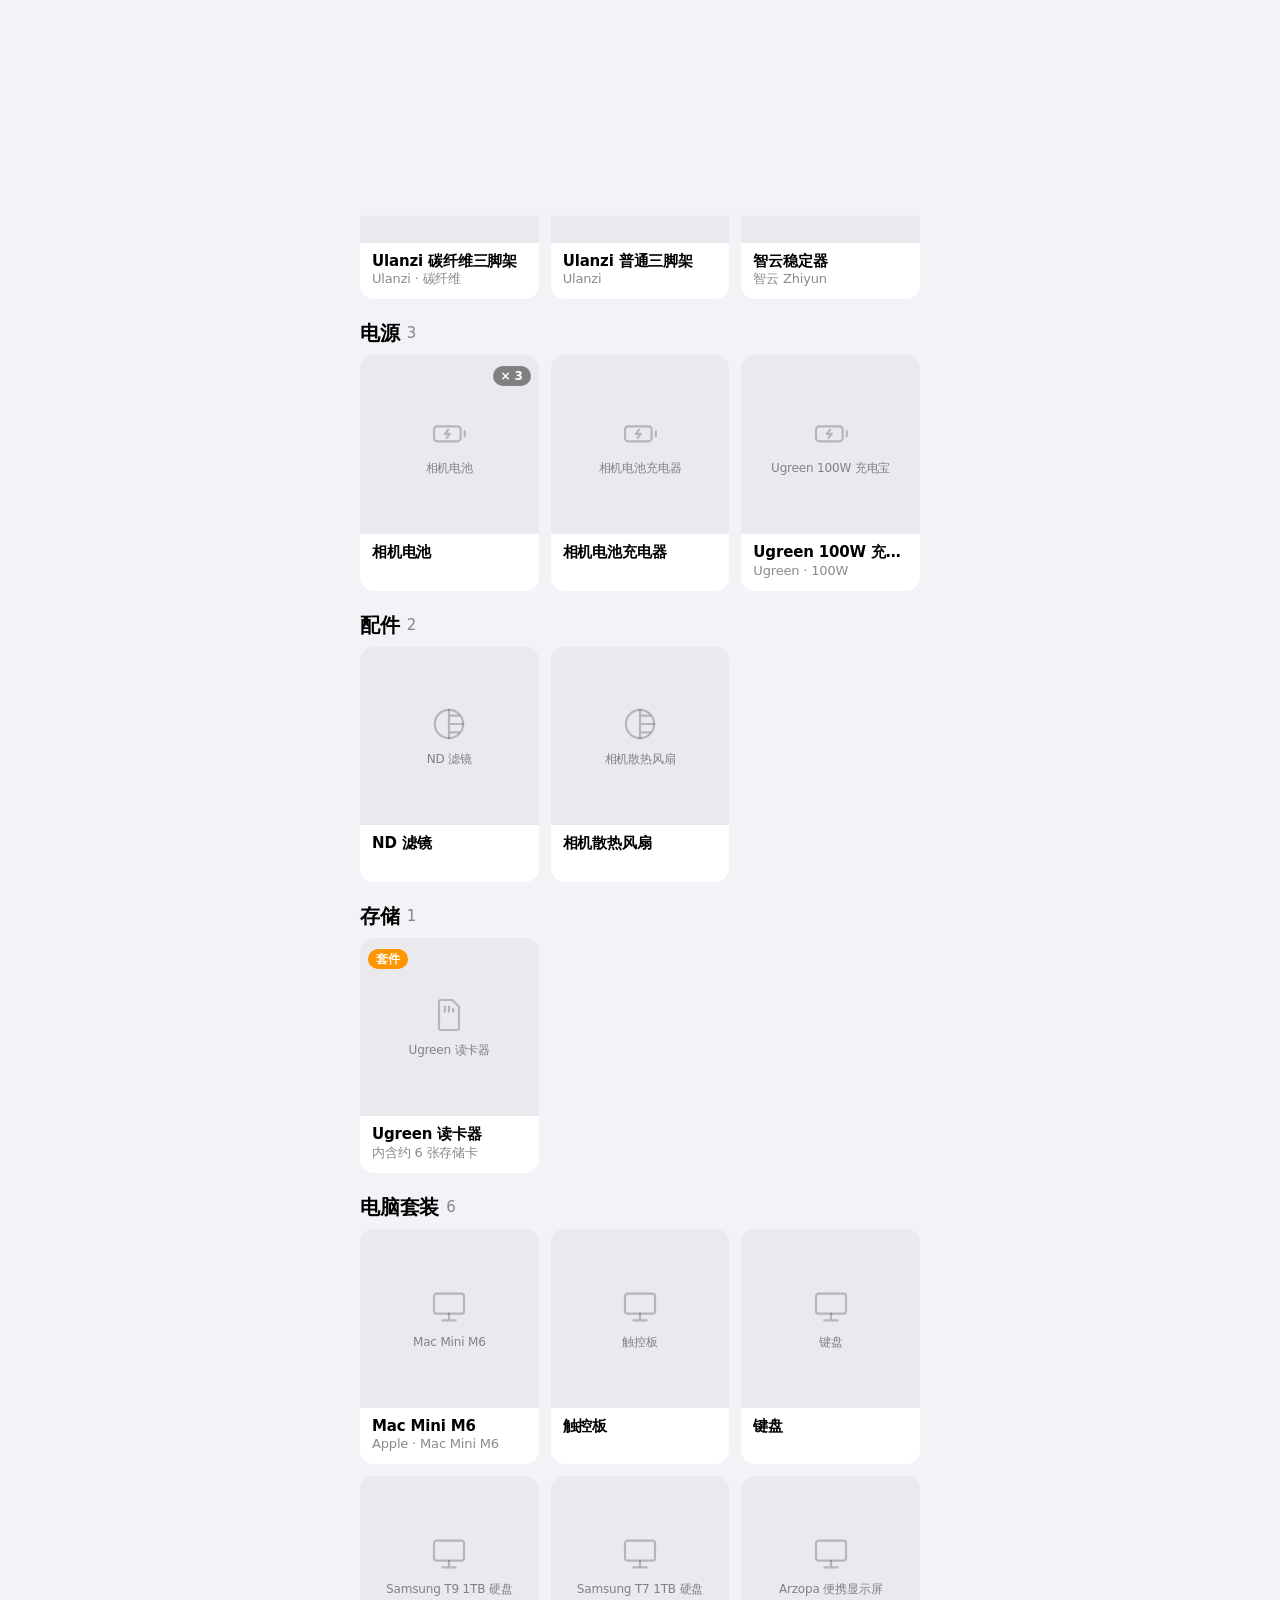
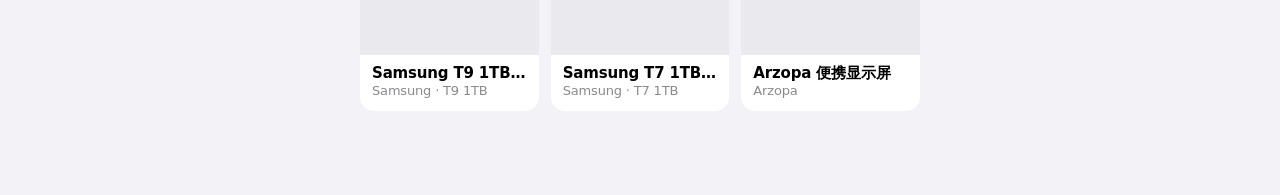
==== commit 6713e0bf: "Restyle 器材库 to an iOS-native look Large titles, grouped inset lists, system tab bar, page-style shee" ====
--- a/gear/index.html
+++ b/gear/index.html
@@ -5,203 +5,222 @@
 <meta name="viewport" content="width=device-width, initial-scale=1, viewport-fit=cover">
 <title>器材库</title>
 <meta name="description" content="个人拍摄器材库：出门前看一遍，不漏带。">
-<meta name="theme-color" content="#FFEEDF">
+<meta name="theme-color" content="#F2F2F7" media="(prefers-color-scheme: light)">
+<meta name="theme-color" content="#000000" media="(prefers-color-scheme: dark)">
 <link rel="manifest" href="manifest.webmanifest">
 <link rel="icon" href="icons/icon.svg" type="image/svg+xml">
 <link rel="apple-touch-icon" href="icons/icon-192.png">
 <style>
 :root{
-  --bg:#FFF6EE; --ink:#4A3426; --ink2:#9B7C68; --ink3:#C4A894;
-  --peach:#FF9F72; --amber:#F6B23E; --rose:#FFB9B0;
-  --grad:linear-gradient(135deg,#FFB08A 0%,#FF9F72 45%,#F6B23E 100%);
-  --glass:rgba(255,255,255,.58); --glass-b:rgba(255,255,255,.85);
-  --shadow:0 10px 30px rgba(226,136,78,.13), 0 2px 6px rgba(226,136,78,.06);
-  --r:22px; --ok:#5DBB8A;
+  color-scheme:light dark;
+  --bg:#F2F2F7; --card:#fff; --field:#fff; --sheet:#F2F2F7;
+  --ink:#000; --ink2:rgba(60,60,67,.6); --ink3:rgba(60,60,67,.3);
+  --sep:rgba(60,60,67,.16); --fill:rgba(118,118,128,.12); --ph:#E9E9EE;
+  --tint:#FF9500; --red:#FF3B30; --green:#34C759;
+  --bar:rgba(249,249,249,.82);
   --sab:env(safe-area-inset-bottom,0px); --sat:env(safe-area-inset-top,0px);
 }
+@media (prefers-color-scheme:dark){:root{
+  --bg:#000; --card:#1C1C1E; --field:#2C2C2E; --sheet:#1C1C1E;
+  --ink:#fff; --ink2:rgba(235,235,245,.6); --ink3:rgba(235,235,245,.3);
+  --sep:rgba(84,84,88,.6); --fill:rgba(118,118,128,.24); --ph:#2C2C2E;
+  --tint:#FF9F0A; --red:#FF453A; --green:#30D158;
+  --bar:rgba(22,22,24,.82);
+}}
 *{box-sizing:border-box;-webkit-tap-highlight-color:transparent}
 html,body{margin:0;min-height:100%}
 body{
   background:var(--bg); color:var(--ink);
-  font-family:system-ui,-apple-system,"Segoe UI",Roboto,"Noto Sans SC","PingFang SC","Microsoft YaHei",sans-serif;
-  font-size:15px; line-height:1.45; overflow-x:hidden;
-  padding:calc(var(--sat) + 14px) 16px calc(var(--sab) + 104px);
-}
-button,input,select,textarea{font:inherit;color:inherit}
+  font-family:-apple-system,BlinkMacSystemFont,"SF Pro Text","SF Pro Display",system-ui,"PingFang SC","Noto Sans SC","Helvetica Neue",Roboto,sans-serif;
+  font-size:17px; line-height:1.3; letter-spacing:-.01em; overflow-x:hidden; -webkit-font-smoothing:antialiased;
+  padding:calc(var(--sat) + 10px) 16px calc(var(--sab) + 84px);
+}
+button,input,select,textarea{font:inherit;color:inherit;letter-spacing:inherit}
 button{border:0;background:none;padding:0;cursor:pointer}
-svg.i{width:1em;height:1em;fill:none;stroke:currentColor;stroke-width:1.7;stroke-linecap:round;stroke-linejoin:round;flex:none}
-
-/* 背景光晕 */
-.aura{position:fixed;inset:0;z-index:-1;overflow:hidden;pointer-events:none}
-.aura b{position:absolute;border-radius:50%;filter:blur(60px);opacity:.75;animation:float 18s ease-in-out infinite alternate}
-.aura b:nth-child(1){width:70vw;height:70vw;left:-22vw;top:-18vw;background:#FFD2B5}
-.aura b:nth-child(2){width:62vw;height:62vw;right:-24vw;top:22vh;background:#FFE3A6;animation-delay:-6s}
-.aura b:nth-child(3){width:66vw;height:66vw;left:-10vw;bottom:-22vw;background:#FFCFD2;animation-delay:-11s}
-@keyframes float{to{transform:translate3d(6vw,4vh,0) scale(1.12)}}
+[hidden]{display:none!important}
+svg.i{width:1em;height:1em;fill:none;stroke:currentColor;stroke-width:1.8;stroke-linecap:round;stroke-linejoin:round;flex:none}
 
 .wrap{max-width:560px;margin:0 auto}
-header.top{display:flex;align-items:center;gap:12px;margin-bottom:16px}
-header.top img{width:44px;height:44px;border-radius:14px;box-shadow:0 6px 16px rgba(240,140,70,.3)}
-header.top h1{font-size:21px;margin:0;font-weight:700;letter-spacing:.5px}
-header.top p{margin:0;font-size:12.5px;color:var(--ink2)}
-
-.glass{background:var(--glass);border:1px solid var(--glass-b);border-radius:var(--r);
-  -webkit-backdrop-filter:blur(18px) saturate(1.3);backdrop-filter:blur(18px) saturate(1.3);box-shadow:var(--shadow)}
-
-/* 搜索与分类 chips */
-.search{display:flex;align-items:center;gap:8px;padding:11px 14px;margin-bottom:12px;border-radius:16px}
-.search svg{font-size:18px;color:var(--ink2)}
-.search input{flex:1;min-width:0;border:0;outline:0;background:none}
-.search input::placeholder{color:var(--ink3)}
-.chips{display:flex;gap:8px;overflow-x:auto;margin:0 -16px 16px;padding:2px 16px 6px;scrollbar-width:none}
+/* 大标题导航 */
+header.top{display:flex;align-items:flex-end;gap:12px;margin:26px 0 10px}
+header.top>div{flex:1;min-width:0}
+header.top h1{font-size:34px;line-height:41px;margin:0;font-weight:700;letter-spacing:.01em}
+header.top p{margin:1px 0 0;font-size:13px;color:var(--ink2)}
+.fab{width:36px;height:36px;border-radius:50%;background:var(--fill);color:var(--tint);font-size:20px;display:grid;place-items:center;margin-bottom:22px;transition:opacity .15s}
+.fab svg{stroke-width:2.4}
+.fab:active,.link:active,.chip:active,.btn:active,.icon-btn:active{opacity:.45}
+
+.glass{background:var(--card);border-radius:12px}
+.sheet .glass{background:var(--field)}
+
+/* 搜索栏 */
+.search{display:flex;align-items:center;gap:6px;padding:8px 9px;margin-bottom:12px;border-radius:10px;background:var(--fill)}
+.search svg{font-size:17px;color:var(--ink2)}
+.search input{flex:1;min-width:0;border:0;outline:0;background:none;padding:0}
+.search input::placeholder{color:var(--ink2)}
+.search input::-webkit-search-cancel-button{-webkit-appearance:none}
+
+/* 筛选胶囊 */
+.chips{display:flex;gap:8px;overflow-x:auto;margin:0 -16px 6px;padding:2px 16px 6px;scrollbar-width:none}
 .chips::-webkit-scrollbar{display:none}
-.chip{flex:none;display:inline-flex;align-items:center;gap:6px;padding:8px 14px;border-radius:999px;font-size:13.5px;
-  background:rgba(255,255,255,.55);border:1px solid var(--glass-b);color:var(--ink2);transition:.25s}
+.chip{flex:none;display:inline-flex;align-items:center;gap:5px;padding:7px 14px;border-radius:999px;font-size:15px;font-weight:500;
+  background:var(--fill);color:var(--ink);transition:background .2s,color .2s}
 .chip svg{font-size:15px}
-.chip.on{background:var(--grad);color:#fff;border-color:transparent;box-shadow:0 6px 16px rgba(250,150,80,.35)}
-
-.sec-h{display:flex;align-items:center;gap:8px;margin:20px 2px 10px;font-weight:650;font-size:15px}
-.sec-h svg{font-size:18px;color:var(--peach)}
-.sec-h small{color:var(--ink3);font-weight:500}
+.chip small{opacity:.6;font-size:13px}
+.chip.on{background:var(--tint);color:#fff;font-weight:600}
+
+.sec-h{display:flex;align-items:center;gap:7px;margin:22px 0 9px;font-weight:700;font-size:20px;line-height:25px}
+.sec-h svg{display:none}
+.sec-h small{color:var(--ink2);font-weight:400;font-size:15px}
 .sec-h .sp{flex:1}
-.link{color:#E8853F;font-size:13px;font-weight:600;padding:4px 6px}
-
-/* 器材卡片网格 */
+.link{color:var(--tint);font-size:17px;font-weight:400;padding:2px 0}
+.link.strong{font-weight:600}
+.sec-h .link{font-size:15px}
+
+/* 器材网格 */
 .grid{display:grid;grid-template-columns:repeat(2,minmax(0,1fr));gap:12px}
 @media(min-width:480px){.grid{grid-template-columns:repeat(3,minmax(0,1fr))}}
-.card{position:relative;overflow:hidden;text-align:left;display:block;width:100%;
-  animation:up .45s cubic-bezier(.2,.8,.2,1) both;transition:transform .2s}
-.card:active{transform:scale(.97)}
-@keyframes up{from{opacity:0;transform:translateY(12px)}}
-.pic{position:relative;aspect-ratio:1/1;background:linear-gradient(145deg,#FFE9D9,#FFF3DC);overflow:hidden}
+.card{position:relative;overflow:hidden;text-align:left;display:block;width:100%;border-radius:14px;
+  animation:up .35s ease both;transition:transform .2s,opacity .2s}
+.card:active{transform:scale(.97);opacity:.8}
+@keyframes up{from{opacity:0;transform:translateY(8px)}}
+.pic{position:relative;aspect-ratio:1/1;background:var(--ph);overflow:hidden}
 .pic img{position:absolute;inset:0;width:100%;height:100%;object-fit:cover;display:block}
 .ph{position:absolute;inset:0;display:flex;flex-direction:column;align-items:center;justify-content:center;gap:8px;
-  padding:10px;text-align:center;color:#E69A6A;font-size:12.5px;font-weight:600;
-  background:radial-gradient(circle at 30% 20%,#fff8,transparent 55%),linear-gradient(145deg,#FFE3D0,#FFEFCB)}
-.ph svg{font-size:38px;stroke-width:1.4;opacity:.9}
-.ph span{display:-webkit-box;-webkit-line-clamp:2;-webkit-box-orient:vertical;overflow:hidden;color:#C98458}
-.meta{padding:10px 12px 12px}
-.meta b{display:block;font-size:14px;font-weight:650;white-space:nowrap;overflow:hidden;text-overflow:ellipsis}
-.meta i{display:block;font-style:normal;font-size:12px;color:var(--ink2);white-space:nowrap;overflow:hidden;text-overflow:ellipsis;min-height:17px}
+  padding:10px;text-align:center;color:var(--ink2);font-size:12px;background:var(--ph)}
+.ph svg{font-size:40px;stroke-width:1.3;color:var(--ink3)}
+.ph span{display:-webkit-box;-webkit-line-clamp:2;-webkit-box-orient:vertical;overflow:hidden}
+.meta{padding:9px 12px 11px}
+.meta b{display:block;font-size:15px;font-weight:600;white-space:nowrap;overflow:hidden;text-overflow:ellipsis}
+.meta i{display:block;font-style:normal;font-size:13px;color:var(--ink2);white-space:nowrap;overflow:hidden;text-overflow:ellipsis;min-height:17px}
 .badges{position:absolute;top:8px;left:8px;right:8px;display:flex;justify-content:space-between;pointer-events:none}
-.badge{font-size:11.5px;font-weight:700;padding:3px 9px;border-radius:999px;background:rgba(255,255,255,.85);color:#D9773A;
-  -webkit-backdrop-filter:blur(8px);backdrop-filter:blur(8px)}
-.badge.kit{background:var(--grad);color:#fff}
-
-.empty{padding:36px 20px;text-align:center;color:var(--ink2)}
-.empty svg{font-size:40px;color:var(--ink3);margin-bottom:6px}
-
-/* FAB 与底部导航 */
-.fab{position:fixed;right:max(18px,calc(50vw - 262px));bottom:calc(var(--sab) + 98px);width:56px;height:56px;border-radius:20px;
-  background:var(--grad);color:#fff;font-size:26px;display:grid;place-items:center;z-index:5;
-  box-shadow:0 12px 26px rgba(248,140,70,.45);transition:transform .2s}
-.fab:active{transform:scale(.9) rotate(90deg)}
-nav.tabs{position:fixed;left:50%;transform:translateX(-50%);bottom:calc(var(--sab) + 14px);z-index:6;
-  width:min(calc(100vw - 32px),420px);display:flex;padding:6px;border-radius:26px}
-nav.tabs button{flex:1;display:flex;flex-direction:column;align-items:center;gap:2px;padding:8px 0 7px;border-radius:20px;
-  font-size:11.5px;color:var(--ink2);transition:.25s}
-nav.tabs svg{font-size:22px}
-nav.tabs button.on{background:var(--grad);color:#fff;box-shadow:0 6px 16px rgba(250,150,80,.35)}
+.badge{font-size:12px;font-weight:600;padding:3px 8px;border-radius:999px;background:rgba(0,0,0,.45);color:#fff;
+  -webkit-backdrop-filter:blur(10px);backdrop-filter:blur(10px)}
+.badge.kit{background:var(--tint)}
+
+.empty{padding:32px 20px;text-align:center;color:var(--ink2);font-size:15px}
+.empty svg{font-size:36px;color:var(--ink3);margin-bottom:6px}
+
+/* 底部标签栏 */
+nav.tabs{position:fixed;left:0;right:0;bottom:0;z-index:6;display:flex;justify-content:center;border-radius:0;
+  padding:6px 0 calc(var(--sab) + 4px);background:var(--bar);border-top:.5px solid var(--sep);
+  -webkit-backdrop-filter:saturate(1.8) blur(20px);backdrop-filter:saturate(1.8) blur(20px)}
+nav.tabs button{flex:1;max-width:190px;display:flex;flex-direction:column;align-items:center;gap:3px;padding:2px 0;
+  font-size:10px;font-weight:500;color:#999;transition:color .15s}
+nav.tabs svg{font-size:26px;stroke-width:1.6}
+nav.tabs button.on{color:var(--tint)}
 
 /* 出门检查 */
-.hero{display:flex;align-items:center;gap:16px;padding:18px}
-.ring{position:relative;width:92px;height:92px;flex:none}
+.hero{display:flex;align-items:center;gap:14px;padding:16px}
+.ring{position:relative;width:76px;height:76px;flex:none}
 .ring svg{width:100%;height:100%;transform:rotate(-90deg)}
 .ring circle{fill:none;stroke-width:9;stroke-linecap:round}
-.ring .tr{stroke:rgba(255,255,255,.8)}
-.ring .pr{stroke:url(#rg);transition:stroke-dashoffset .5s cubic-bezier(.2,.8,.2,1)}
-.ring div{position:absolute;inset:0;display:grid;place-items:center;font-weight:750;font-size:21px}
-.hero h2{margin:0 0 2px;font-size:18px}
+.ring .tr{stroke:var(--fill)}
+.ring .pr{stroke:var(--tint);transition:stroke-dashoffset .45s ease,stroke .3s}
+.ring div{position:absolute;inset:0;display:grid;place-items:center;font-weight:700;font-size:17px;font-variant-numeric:tabular-nums}
+.hero h2{margin:0 0 2px;font-size:20px;font-weight:700}
 .hero p{margin:0;color:var(--ink2);font-size:13px}
-.hero .nums{display:flex;gap:14px;margin-top:8px;font-size:12.5px;color:var(--ink2)}
-.hero .nums b{font-size:17px;color:var(--ink);margin-right:3px}
-.hero.done h2{color:#3E9E6C}
-.btn{display:inline-flex;align-items:center;justify-content:center;gap:6px;padding:11px 16px;border-radius:14px;font-weight:650;font-size:14px;
-  background:rgba(255,255,255,.7);border:1px solid var(--glass-b);color:var(--ink);transition:transform .15s}
-.btn:active{transform:scale(.96)}
-.btn.pri{background:var(--grad);color:#fff;border-color:transparent;box-shadow:0 8px 18px rgba(250,150,80,.35)}
-.btn.danger{color:#D8574B}
-.btn.sm{padding:7px 12px;font-size:13px;border-radius:12px}
-.btn.block{width:100%}
+.hero .nums{display:flex;gap:12px;margin-top:7px;font-size:13px;color:var(--ink2)}
+.hero .nums b{font-size:15px;color:var(--ink);margin-right:3px;font-variant-numeric:tabular-nums}
+.hero.done .pr{stroke:var(--green)}
+.hero.done h2{color:var(--green)}
+
+.btn{display:inline-flex;align-items:center;justify-content:center;gap:5px;padding:13px 16px;border-radius:12px;font-weight:600;font-size:17px;
+  background:var(--fill);color:var(--tint);transition:opacity .15s}
+.btn.pri{background:var(--tint);color:#fff}
+.btn.danger{background:var(--field);color:var(--red);font-weight:400}
+.btn.sm{padding:7px 12px;font-size:15px;border-radius:999px}
+.btn.block{width:100%;margin-top:22px}
+
+/* 分组列表 */
 .rows{overflow:hidden}
-.row{display:flex;align-items:center;gap:12px;width:100%;padding:10px 12px;text-align:left;transition:background .2s}
-.row+.row{border-top:1px solid rgba(240,190,160,.28)}
-.row .th{width:46px;height:46px;border-radius:13px;overflow:hidden;flex:none;position:relative;background:linear-gradient(145deg,#FFE3D0,#FFEFCB);
-  display:grid;place-items:center;color:#E69A6A;font-size:22px}
+.row{position:relative;display:flex;align-items:center;gap:12px;width:100%;padding:9px 16px;min-height:60px;text-align:left;transition:background .15s}
+.row+.row::before{content:"";position:absolute;top:0;left:72px;right:0;height:.5px;background:var(--sep)}
+button.row:active{background:var(--fill)}
+.row .th{width:44px;height:44px;border-radius:10px;overflow:hidden;flex:none;position:relative;background:var(--ph);
+  display:grid;place-items:center;color:var(--ink2);font-size:22px}
 .row .th img{position:absolute;inset:0;width:100%;height:100%;object-fit:cover}
 .row .tx{flex:1;min-width:0}
-.row .tx b{display:block;font-weight:600;font-size:14.5px;white-space:nowrap;overflow:hidden;text-overflow:ellipsis;transition:.25s}
-.row .tx i{display:block;font-style:normal;font-size:12px;color:var(--ink2);white-space:nowrap;overflow:hidden;text-overflow:ellipsis}
-.tick{width:28px;height:28px;border-radius:50%;border:2px solid #F1C5A8;flex:none;display:grid;place-items:center;color:#fff;font-size:16px;transition:.25s}
-.tick svg{stroke-width:3;transform:scale(0);transition:transform .3s cubic-bezier(.3,1.6,.5,1)}
-.row.ck .tick{background:var(--grad);border-color:transparent;box-shadow:0 4px 10px rgba(250,150,80,.4)}
+.row .tx b{display:block;font-weight:400;font-size:17px;white-space:nowrap;overflow:hidden;text-overflow:ellipsis;transition:color .2s}
+.row .tx i{display:block;font-style:normal;font-size:13px;color:var(--ink2);white-space:nowrap;overflow:hidden;text-overflow:ellipsis}
+.tick{width:24px;height:24px;border-radius:50%;border:1.5px solid var(--ink3);flex:none;display:grid;place-items:center;color:#fff;font-size:14px;transition:.2s}
+.tick svg{stroke-width:3.2;transform:scale(0);transition:transform .25s cubic-bezier(.3,1.5,.5,1)}
+.row.ck .tick{background:var(--tint);border-color:var(--tint)}
 .row.ck .tick svg{transform:scale(1)}
-.row.ck .tx b{color:var(--ink3);text-decoration:line-through}
-.row.ck .th{opacity:.55}
-
-/* 更多页 */
-.icon-btn{width:34px;height:34px;border-radius:11px;display:grid;place-items:center;font-size:17px;color:var(--ink2);background:rgba(255,255,255,.65);flex:none}
-.icon-btn:disabled{opacity:.3}
-.tip{font-size:12.5px;color:var(--ink2);margin:8px 4px 0}
-.pad{padding:14px}
+#view .row.ck .tx b{color:var(--ink2)}
+#view .row.ck .th{opacity:.5}
+
+.icon-btn{width:32px;height:32px;border-radius:50%;display:grid;place-items:center;font-size:16px;color:var(--tint);background:var(--fill);flex:none}
+.icon-btn svg{stroke-width:2.2}
+.icon-btn:disabled{color:var(--ink3)}
+span.icon-btn{background:none;color:var(--ink3)}
+.tip{font-size:13px;color:var(--ink2);margin:7px 16px 0}
+.pad{padding:16px}
+.pad .tip{margin:12px 0 0}
 .btns{display:flex;gap:10px;flex-wrap:wrap}
 .btns .btn{flex:1}
 
-/* 底部弹层 */
-.mask{position:fixed;inset:0;z-index:20;background:rgba(90,55,30,.28);opacity:0;pointer-events:none;transition:opacity .3s;
-  -webkit-backdrop-filter:blur(3px);backdrop-filter:blur(3px)}
-.sheet{position:fixed;left:0;right:0;bottom:0;z-index:21;max-height:92dvh;overflow-y:auto;overscroll-behavior:contain;
-  max-width:560px;margin:0 auto;padding:10px 18px calc(var(--sab) + 20px);
-  background:rgba(255,248,241,.94);border-radius:28px 28px 0 0;border:1px solid #fff;
-  -webkit-backdrop-filter:blur(24px);backdrop-filter:blur(24px);box-shadow:0 -12px 40px rgba(200,110,50,.18);
-  transform:translateY(105%);transition:transform .38s cubic-bezier(.2,.85,.2,1)}
+/* 页面式弹层 */
+.mask{position:fixed;inset:0;z-index:20;background:rgba(0,0,0,.4);opacity:0;pointer-events:none;transition:opacity .3s}
+.sheet{position:fixed;left:0;right:0;bottom:0;z-index:21;height:calc(100dvh - var(--sat) - 28px);overflow-y:auto;overscroll-behavior:contain;
+  max-width:560px;margin:0 auto;padding:0 16px calc(var(--sab) + 28px);
+  background:var(--sheet);border-radius:14px 14px 0 0;
+  transform:translateY(105%);transition:transform .42s cubic-bezier(.32,.72,0,1)}
 body.sheet-on .mask{opacity:1;pointer-events:auto}
 body.sheet-on .sheet{transform:none}
-.grab{width:40px;height:4px;border-radius:2px;background:#EBCDB8;margin:0 auto 12px}
-.sheet h3{margin:0 0 14px;font-size:18px;display:flex;align-items:center}
-.sheet h3 span{flex:1}
-.f{display:block;margin-bottom:12px}
-[hidden]{display:none!important}
-.f>span,.flabel{display:block;font-size:12.5px;color:var(--ink2);margin:0 0 5px 3px}
-.in{width:100%;padding:12px 14px;border-radius:14px;border:1px solid #F3DCCB;background:rgba(255,255,255,.8);outline:0;transition:.2s}
-.in:focus{border-color:var(--peach);box-shadow:0 0 0 4px rgba(255,159,114,.18)}
-textarea.in{resize:vertical;min-height:70px}
+.grab{display:none}
+.sheet .nav{position:sticky;top:0;z-index:3;display:grid;grid-template-columns:1fr auto 1fr;align-items:center;
+  margin:0 -16px 14px;padding:16px 16px 12px;background:var(--sheet);border-bottom:.5px solid var(--sep)}
+.sheet .nav b{font-size:17px;font-weight:600}
+.sheet .nav .link:first-child{justify-self:start}
+.sheet .nav .link:last-child{justify-self:end}
+.sheet .sec-h{font-size:13px;font-weight:400;color:var(--ink2);margin:18px 16px 6px;line-height:18px}
+.f{display:block;margin-bottom:14px}
+.f>span,.flabel{display:block;font-size:13px;color:var(--ink2);margin:0 0 6px 16px}
+.in{width:100%;padding:11px 16px;border-radius:12px;border:0;background:var(--field);outline:0;-webkit-appearance:none;appearance:none}
+.in::placeholder{color:var(--ink3)}
+select.in{background-image:url("data:image/svg+xml,%3Csvg xmlns='http://www.w3.org/2000/svg' viewBox='0 0 12 20' fill='none' stroke='%238E8E93' stroke-width='2' stroke-linecap='round' stroke-linejoin='round'%3E%3Cpath d='M2 7l4-4 4 4M2 13l4 4 4-4'/%3E%3C/svg%3E");
+  background-repeat:no-repeat;background-position:right 14px center;background-size:9px;padding-right:36px}
+textarea.in{resize:none;min-height:88px;display:block}
 .two{display:grid;grid-template-columns:1fr 1fr;gap:10px}
-.imgbox{display:flex;gap:12px;align-items:stretch;margin-bottom:12px}
-.imgbox .pic{width:108px;border-radius:18px;flex:none}
-.imgbox .col{flex:1;display:flex;flex-direction:column;gap:8px;min-width:0}
-.step{display:flex;align-items:center;border-radius:14px;border:1px solid #F3DCCB;background:rgba(255,255,255,.8);overflow:hidden}
-.step button{width:44px;height:46px;font-size:20px;color:#E8853F}
+.imgbox{display:flex;gap:12px;align-items:stretch;margin-bottom:18px}
+.imgbox .pic{width:112px;border-radius:14px;flex:none}
+.imgbox .col{flex:1;display:flex;flex-direction:column;gap:8px;min-width:0;justify-content:center}
+.imgbox .in{font-size:15px}
+.imgbox .link{font-size:15px;color:var(--red)}
+.step{display:flex;align-items:center;border-radius:12px;background:var(--field);overflow:hidden;padding:6px}
+.step button{width:46px;height:32px;font-size:22px;line-height:1;color:var(--ink);background:var(--fill);border-radius:8px}
+.step button:active{opacity:.5}
 .step input{flex:1;min-width:0;border:0;outline:0;background:none;text-align:center;-moz-appearance:textfield}
 .step input::-webkit-inner-spin-button{display:none}
-.sw{display:flex;align-items:center;gap:10px;padding:12px 14px;border-radius:14px;border:1px solid #F3DCCB;background:rgba(255,255,255,.8);margin-bottom:12px}
-.sw div{flex:1}.sw div small{display:block;color:var(--ink2);font-size:12px}
-.sw input{appearance:none;-webkit-appearance:none;width:46px;height:28px;border-radius:14px;background:#EBD6C8;position:relative;transition:.25s;flex:none;margin:0}
-.sw input::after{content:"";position:absolute;top:3px;left:3px;width:22px;height:22px;border-radius:50%;background:#fff;transition:.25s;box-shadow:0 2px 5px rgba(0,0,0,.15)}
-.sw input:checked{background:var(--peach)}
-.sw input:checked::after{left:21px}
-.icons{display:grid;grid-template-columns:repeat(7,1fr);gap:8px;margin-bottom:14px}
-.icons button{aspect-ratio:1;border-radius:13px;background:rgba(255,255,255,.75);border:1px solid #F3DCCB;display:grid;place-items:center;font-size:20px;color:var(--ink2)}
-.icons button.on{background:var(--grad);color:#fff;border-color:transparent}
-.toast{position:fixed;left:50%;bottom:calc(var(--sab) + 170px);transform:translate(-50%,20px);z-index:40;padding:10px 18px;border-radius:999px;
-  background:rgba(74,52,38,.9);color:#fff;font-size:13.5px;opacity:0;pointer-events:none;transition:.3s;white-space:nowrap}
+.sw{display:flex;align-items:center;gap:10px;padding:10px 16px;border-radius:12px;background:var(--field);margin-bottom:14px}
+.sw div{flex:1}.sw div small{display:block;color:var(--ink2);font-size:13px;margin-top:1px}
+.sw input{appearance:none;-webkit-appearance:none;width:51px;height:31px;border-radius:16px;background:var(--fill);position:relative;transition:background .25s;flex:none;margin:0}
+.sw input::after{content:"";position:absolute;top:2px;left:2px;width:27px;height:27px;border-radius:50%;background:#fff;transition:transform .25s;
+  box-shadow:0 3px 8px rgba(0,0,0,.15),0 1px 1px rgba(0,0,0,.16)}
+.sw input:checked{background:var(--green)}
+.sw input:checked::after{transform:translateX(20px)}
+.icons{display:grid;grid-template-columns:repeat(7,1fr);gap:10px;margin-bottom:14px;padding:14px;border-radius:12px;background:var(--field)}
+.icons button{aspect-ratio:1;border-radius:50%;background:var(--fill);display:grid;place-items:center;font-size:19px;color:var(--ink2)}
+.icons button.on{background:var(--tint);color:#fff}
+.toast{position:fixed;left:50%;bottom:calc(var(--sab) + 100px);transform:translate(-50%,16px);z-index:40;padding:10px 18px;border-radius:999px;
+  background:rgba(60,60,67,.92);color:#fff;font-size:15px;opacity:0;pointer-events:none;transition:.3s;white-space:nowrap;
+  -webkit-backdrop-filter:blur(20px);backdrop-filter:blur(20px)}
 .toast.on{opacity:1;transform:translate(-50%,0)}
 @media (prefers-reduced-motion:reduce){*{animation:none!important;transition:none!important}}
 </style>
 </head>
 <body>
-<div class="aura"><b></b><b></b><b></b></div>
 <svg width="0" height="0" style="position:absolute"><defs><linearGradient id="rg" x1="0" y1="0" x2="1" y2="1"><stop offset="0" stop-color="#FFA57C"/><stop offset="1" stop-color="#F6B23E"/></linearGradient></defs></svg>
 
 <div class="wrap">
   <header class="top">
-    <img src="icons/icon.svg" alt="">
-    <div><h1>器材库</h1><p id="sub"></p></div>
+    <div><h1 id="ttl">器材库</h1><p id="sub"></p></div>
+    <button class="fab" id="fab" data-act="item-new" aria-label="新增器材"><svg class="i" viewBox="0 0 24 24"><path d="M12 5v14M5 12h14"/></svg></button>
   </header>
   <main id="view"></main>
 </div>
 
-<button class="fab" id="fab" data-act="item-new" aria-label="新增器材"><svg class="i" viewBox="0 0 24 24"><path d="M12 5v14M5 12h14"/></svg></button>
 <nav class="tabs glass" id="tabs"></nav>
 <div class="mask" data-act="close"></div>
 <div class="sheet" id="sheet" role="dialog" aria-modal="true"></div>
@@ -345,7 +364,8 @@
 function render() {
   $('#tabs').innerHTML = [['lib','器材','grid'],['trip','出门检查','checklist'],['more','更多','more']]
     .map(([k, n, i]) => `<button class="${tab === k ? 'on' : ''}" data-act="tab" data-id="${k}">${ic(i)}${n}</button>`).join('');
-  $('#fab').style.display = tab === 'lib' ? '' : 'none';
+  $('#fab').style.visibility = tab === 'lib' ? '' : 'hidden';
+  $('#ttl').textContent = {lib: '器材库', trip: '出门检查', more: '更多'}[tab];
   const units = S.items.reduce((a, i) => a + (+i.qty || 1), 0);
   $('#sub').textContent = `${S.items.length} 样器材 · 共 ${units} 件 · ${S.cats.length} 个分类`;
   $('#view').innerHTML = tab === 'lib' ? libHTML() : tab === 'trip' ? tripHTML() : moreHTML();
@@ -440,20 +460,20 @@
     <button class="btn pri" data-act="export">导出备份 (JSON)</button>
     <button class="btn" data-act="import">导入备份</button></div>
     <p class="tip">数据只存在这台手机里。换手机或清除浏览器数据前，请先导出备份；备份文件包含你拍的器材照片。</p></div>
-  <p class="tip" style="text-align:center;margin-top:22px">器材库 · 第一版</p>`;
+  <p class="tip" style="text-align:center;margin-top:28px">器材库 · 第一版</p>`;
 }
 
 /* ---------- 弹层 ---------- */
 let sheetOpen = false;
 function openSheet(html) {
-  $('#sheet').innerHTML = `<div class="grab"></div>` + html;
+  $('#sheet').innerHTML = `` + html;
   $('#sheet').scrollTop = 0;
   if (!sheetOpen) { sheetOpen = true; document.body.classList.add('sheet-on'); history.pushState({sheet: 1}, ''); }
 }
 function hideSheet() { sheetOpen = false; document.body.classList.remove('sheet-on'); if (document.activeElement) document.activeElement.blur(); }
 function closeSheet() { if (sheetOpen) history.back(); }   // popstate 里真正关闭
 addEventListener('popstate', () => { if (sheetOpen) hideSheet(); });
-const sheetHead = t => `<h3><span>${t}</span><button class="icon-btn" data-act="close" aria-label="关闭">${ic('x')}</button></h3>`;
+const sheetHead = (t, act) => `<div class="nav"><button class="link" data-act="close">取消</button><b>${t}</b><button class="link strong" data-act="${act}">保存</button></div>`;
 
 /* 器材表单 */
 let form;   // {id, isNew, img:{mode:'none'|'url'|'local', data}}
@@ -461,7 +481,7 @@
   const it = id ? item(id) : null;
   const d = it || {cat: filterCat !== 'all' ? filterCat : (S.cats[0] || {}).id, name: '', brand: '', model: '', qty: 1, note: '', kit: false, kitNote: '', img: ''};
   form = {id: it ? it.id : uid(), isNew: !it, img: !d.img ? {mode: 'none'} : d.img === 'local' ? {mode: 'local', data: imgs[d.id]} : {mode: 'url', data: d.img}};
-  openSheet(`${sheetHead(it ? '编辑器材' : '新增器材')}
+  openSheet(`${sheetHead(it ? '编辑器材' : '新增器材', 'item-save')}
   <div class="imgbox"><div id="fPic" style="display:contents"></div>
     <div class="col"><div class="two"><button class="btn sm" data-act="img-cam">${ic('camera')}拍照</button><button class="btn sm" data-act="img-pick">${ic('photo')}相册</button></div>
       <input class="in" id="fUrl" type="url" inputmode="url" placeholder="或贴上产品图链接 https://…" value="${form.img.mode === 'url' ? esc(form.img.data) : ''}">
@@ -474,7 +494,7 @@
   <label class="sw"><div>这是一个套件<small>带一个就等于带全部，检查时只需勾一次</small></div><input type="checkbox" id="fKit" ${d.kit ? 'checked' : ''}></label>
   <label class="f" id="fKitWrap" ${d.kit ? '' : 'hidden'}><span>套件里有什么</span><input class="in" id="fKitNote" value="${esc(d.kitNote)}" placeholder="例如 内含约 6 张存储卡"></label>
   <label class="f"><span>备注</span><textarea class="in" id="fNote" placeholder="用途、注意事项…">${esc(d.note)}</textarea></label>
-  <div class="btns">${it ? `<button class="btn danger" data-act="item-del" style="flex:0 0 auto">删除</button>` : ''}<button class="btn pri" data-act="item-save">保存</button></div>`);
+  ${it ? `<button class="btn danger block" data-act="item-del">删除器材</button>` : ''}`);
   drawFormPic();
 }
 function drawFormPic() {
@@ -526,10 +546,10 @@
 function catSheet(id) {
   const c = id ? cat(id) : null;
   cform = {id: c ? c.id : null, icon: c ? c.icon : 'box'};
-  openSheet(`${sheetHead(c ? '编辑分类' : '新增分类')}
+  openSheet(`${sheetHead(c ? '编辑分类' : '新增分类', 'cat-save')}
   <label class="f"><span>分类名称</span><input class="in" id="cName" value="${esc(c ? c.name : '')}" placeholder="例如 无人机"></label>
   <span class="flabel">图标</span><div class="icons" id="cIcons">${CAT_ICONS.map(n => `<button class="${n === cform.icon ? 'on' : ''}" data-act="cat-icon" data-id="${n}">${ic(n)}</button>`).join('')}</div>
-  <div class="btns">${c ? `<button class="btn danger" data-act="cat-del" style="flex:0 0 auto">删除</button>` : ''}<button class="btn pri" data-act="cat-save">保存</button></div>`);
+  ${c ? `<button class="btn danger block" data-act="cat-del">删除分类</button>` : ''}`);
 }
 function saveCat() {
   const name = $('#cName').value.trim();
@@ -557,13 +577,13 @@
 function tplSheet(id) {
   const t = id ? S.templates.find(t => t.id === id) : null;
   tform = {id: t ? t.id : null, sel: new Set(t ? t.items : [])};
-  openSheet(`${sheetHead(t ? '编辑模板' : '新增模板')}
+  openSheet(`${sheetHead(t ? '编辑模板' : '新增模板', 'tpl-save')}
   <label class="f"><span>模板名称</span><input class="in" id="tName" value="${esc(t ? t.name : '')}" placeholder="例如 访谈、探店、婚礼"></label>
   <span class="flabel">这类拍摄要带的器材（已选 <b id="tCount">${tform.sel.size}</b> 样）</span>
   ${S.cats.map(c => { const l = S.items.filter(i => i.cat === c.id); return l.length ? `<div class="sec-h" style="margin-top:12px">${ic(c.icon)}${esc(c.name)}</div>
     <div class="rows glass">${l.map(it => `<button class="row ${tform.sel.has(it.id) ? 'ck' : ''}" data-act="tpl-toggle" data-id="${it.id}">${thumbHTML(it)}
-      <div class="tx"><b style="text-decoration:none;color:inherit">${esc(it.name)}</b></div><span class="tick">${ic('check')}</span></button>`).join('')}</div>` : ''; }).join('')}
-  <div class="btns" style="margin-top:16px">${t ? `<button class="btn danger" data-act="tpl-del" style="flex:0 0 auto">删除</button>` : ''}<button class="btn pri" data-act="tpl-save">保存</button></div>`);
+      <div class="tx"><b>${esc(it.name)}</b></div><span class="tick">${ic('check')}</span></button>`).join('')}</div>` : ''; }).join('')}
+  ${t ? `<button class="btn danger block" data-act="tpl-del">删除模板</button>` : ''}`);
 }
 function saveTpl() {
   const name = $('#tName').value.trim();
